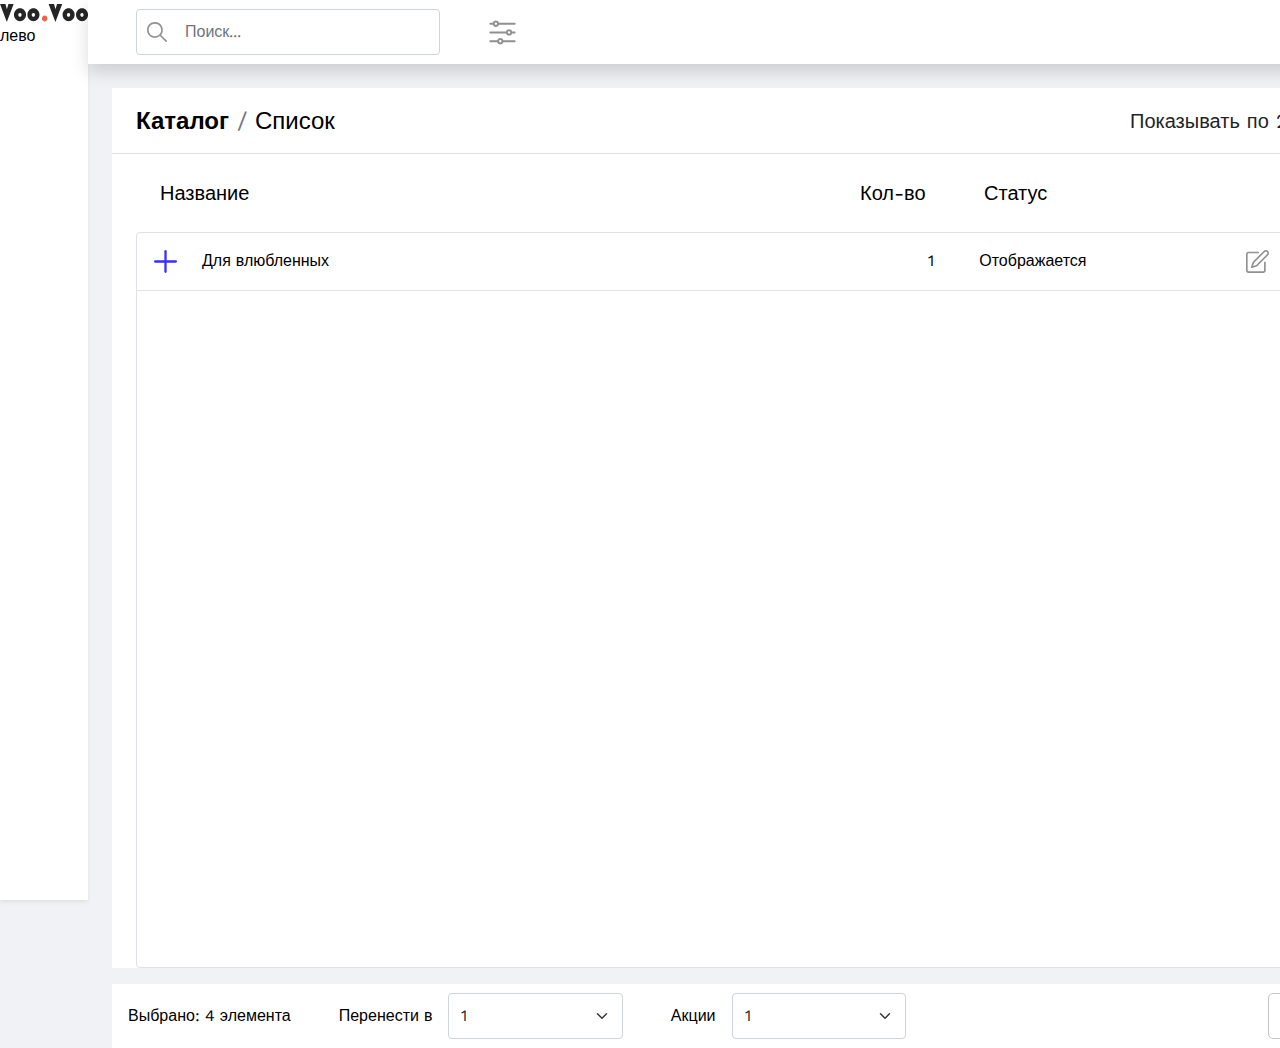
==== index.html @ 401c8391 "03.02.2021" ====
<!DOCTYPE html>
<html lang="ru" class="h-100">

<head>
    <meta charset="UTF-8">
    <meta http-equiv="X-UA-Compatible" content="IE=edge">
    <!-- <meta name="viewport" content="width=device-width, initial-scale=1.0"> -->
    <title>Admin</title>
    <link rel="stylesheet" href="css/bootstrap.css">
    <link rel="stylesheet" href="css/style.css">
</head>

<body class="position-relative h-100">

    <div class="d-flex h-100">
        <aside class="shadow-sm bg-white top-0 bottom-0 start-0 h-100 d-inline-block" style="width: 7rem;">
            <nav>
                <a href="index.html">
                    <svg width="88" height="18" viewBox="0 0 88 18" fill="none" xmlns="http://www.w3.org/2000/svg">
                    <g clip-path="url(#clip0)">
                    <path d="M13.6393 0L6.81967 18L0 0H5.44262L6.88525 5.34586L8.45902 0H13.6393Z" fill="#252525"/>
                    <path d="M20.0656 4.33081C21.705 4.33081 23.082 4.93983 24.2624 6.22555C25.4427 7.51126 26.0329 8.99998 26.0329 10.7594C26.0329 12.5864 25.4427 14.0752 24.2624 15.3609C23.082 16.6466 21.6394 17.2556 20.0001 17.2556C18.3607 17.2556 16.9181 16.6466 15.7378 15.3609C14.5574 14.0752 13.9673 12.5864 13.9673 10.7594C13.9673 8.93231 14.5574 7.37592 15.7378 6.15788C16.9181 4.93983 18.2952 4.33081 20.0656 4.33081ZM19.9345 8.93231C19.4755 8.93231 19.082 9.13532 18.7542 9.47367C18.4263 9.81201 18.2952 10.2857 18.2952 10.8271C18.2952 11.3684 18.4263 11.7744 18.7542 12.1804C19.082 12.5864 19.4755 12.7218 19.9345 12.7218C20.3935 12.7218 20.787 12.5188 21.1148 12.1804C21.4427 11.8421 21.5738 11.3684 21.5738 10.8271C21.5738 10.2857 21.4427 9.87968 21.1148 9.47367C20.787 9.06765 20.3935 8.93231 19.9345 8.93231Z" fill="#252525"/>
                    <path d="M33.5083 4.33081C35.1476 4.33081 36.5247 4.93983 37.705 6.22555C38.8853 7.51126 39.4755 8.99998 39.4755 10.7594C39.4755 12.5864 38.8853 14.0752 37.705 15.3609C36.5247 16.6466 35.082 17.2556 33.4427 17.2556C31.8034 17.2556 30.3607 16.6466 29.1804 15.3609C28.0001 14.0752 27.4099 12.5864 27.4099 10.7594C27.4099 8.93231 28.0001 7.37592 29.1804 6.15788C30.3607 4.93983 31.7378 4.33081 33.5083 4.33081ZM33.3771 8.93231C32.9181 8.93231 32.5247 9.13532 32.1968 9.47367C31.8689 9.81201 31.7378 10.2857 31.7378 10.8271C31.7378 11.3684 31.8689 11.7744 32.1968 12.1804C32.5247 12.5864 32.9181 12.7218 33.3771 12.7218C33.8361 12.7218 34.2296 12.5188 34.5575 12.1804C34.8853 11.8421 35.0165 11.3684 35.0165 10.8271C35.0165 10.2857 34.8853 9.87968 34.5575 9.47367C34.2296 9.06765 33.8361 8.93231 33.3771 8.93231Z" fill="#252525"/>
                    <path d="M44.6557 11.436C45.377 11.436 46.0328 11.7067 46.6229 12.3157C47.1475 12.9248 47.4098 13.6014 47.4098 14.4135C47.4098 15.2255 47.1475 15.9022 46.6229 16.5112C46.0983 17.1202 45.4426 17.3909 44.6557 17.3909C43.8688 17.3909 43.2131 17.1202 42.6885 16.5789C42.1639 16.0375 41.9016 15.2932 41.9016 14.4811C41.9016 13.6691 42.1639 12.9248 42.6885 12.3834C43.2787 11.7744 43.8688 11.436 44.6557 11.436Z" fill="#EC6446"/>
                    <path d="M62.2294 0L55.4098 18L48.5901 0H54.0327L55.4753 5.34586L57.0491 0H62.2294Z" fill="#252525"/>
                    <path d="M68.6557 4.33081C70.2951 4.33081 71.6721 4.93983 72.8525 6.22555C74.0328 7.51126 74.6229 8.99998 74.6229 10.7594C74.6229 12.5864 74.0328 14.0752 72.8525 15.3609C71.6721 16.6466 70.2295 17.2556 68.5902 17.2556C66.9508 17.2556 65.5082 16.6466 64.3279 15.3609C63.1475 14.0752 62.5574 12.5864 62.5574 10.7594C62.5574 8.93231 63.1475 7.37592 64.3279 6.15788C65.5082 4.93983 66.8852 4.33081 68.6557 4.33081ZM68.5246 8.93231C68.0656 8.93231 67.6721 9.13532 67.3443 9.47367C67.0164 9.81201 66.8852 10.2857 66.8852 10.8271C66.8852 11.3684 67.0164 11.7744 67.3443 12.1804C67.6721 12.5864 68.0656 12.7218 68.5246 12.7218C68.9836 12.7218 69.377 12.5188 69.7049 12.1804C70.0328 11.8421 70.1639 11.3684 70.1639 10.8271C70.1639 10.2857 70.0328 9.87968 69.7049 9.47367C69.377 9.06765 68.9836 8.93231 68.5246 8.93231Z" fill="#252525"/>
                    <path d="M82.0984 4.33081C83.7377 4.33081 85.1148 4.93983 86.2951 6.22555C87.4754 7.51126 88.0656 8.99998 88.0656 10.7594C88.0656 12.5864 87.4754 14.0752 86.2951 15.3609C85.1148 16.6466 83.6721 17.2556 82.0328 17.2556C80.3934 17.2556 78.9508 16.6466 77.7705 15.3609C76.5902 14.0752 76 12.5864 76 10.7594C76 8.93231 76.5902 7.37592 77.7705 6.15788C78.9508 4.93983 80.3279 4.33081 82.0984 4.33081ZM81.9672 8.93231C81.5082 8.93231 81.1148 9.13532 80.7869 9.47367C80.459 9.81201 80.3279 10.2857 80.3279 10.8271C80.3279 11.3684 80.459 11.7744 80.7869 12.1804C81.1148 12.5864 81.5082 12.7218 81.9672 12.7218C82.4262 12.7218 82.8197 12.5188 83.1475 12.1804C83.4754 11.8421 83.6066 11.3684 83.6066 10.8271C83.6066 10.2857 83.4754 9.87968 83.1475 9.47367C82.8197 9.06765 82.4262 8.93231 81.9672 8.93231Z" fill="#252525"/>
                    </g>
                    <defs>
                    <clipPath id="clip0">
                    <rect width="88" height="18" fill="white"/>
                    </clipPath>
                    </defs>
            </svg>
                </a>
                лево
            </nav>

        </aside>
        <div>
            <nav class="bg-white shadow top-0 start-0 end-0 w-100 d-inline-block ps-5 d-flex align-items-center" style="height: 4rem;">
                <div class="d-inline-block" style="width: 19rem;">
                    <input class="form-control ps-5 col-3 form-search" list="datalistOptions" id="exampleDataList" placeholder="Поиск...">
                    <datalist id="datalistOptions">
                    <option value="San Francisco">
                    <option value="New York">
                    <option value="Seattle">
                    <option value="Los Angeles">
                    <option value="Chicago">
                </datalist>
                </div>
                <button class="btn btn-link p-0 ms-5">
                <svg width="27" height="25" viewBox="0 0 27 25" fill="none" xmlns="http://www.w3.org/2000/svg">
            <path d="M25.5821 2.68817H9.9647C9.53533 1.41293 8.32913 0.491577 6.91095 0.491577C5.49276 0.491577 4.28656 1.41293 3.8572 2.68817H1.41943C0.853144 2.68817 0.394043 3.14727 0.394043 3.71356C0.394043 4.27985 0.853144 4.73895 1.41943 4.73895H3.85727C4.28663 6.01419 5.49283 6.93554 6.91102 6.93554C8.3292 6.93554 9.5354 6.01419 9.96477 4.73895H25.5822C26.1485 4.73895 26.6076 4.27985 26.6076 3.71356C26.6076 3.14727 26.1485 2.68817 25.5821 2.68817ZM6.91095 4.88476C6.26516 4.88476 5.73975 4.35935 5.73975 3.71356C5.73975 3.06777 6.26516 2.54236 6.91095 2.54236C7.55674 2.54236 8.08215 3.06777 8.08215 3.71356C8.08215 4.35935 7.55674 4.88476 6.91095 4.88476Z" fill="#909090"/>
            <path d="M25.5821 11.4747H23.1443C22.715 10.1994 21.5087 9.27808 20.0906 9.27808C18.6725 9.27808 17.4662 10.1994 17.0369 11.4747H1.41943C0.853144 11.4747 0.394043 11.9338 0.394043 12.5001C0.394043 13.0663 0.853144 13.5254 1.41943 13.5254H17.0369C17.4662 14.8007 18.6725 15.722 20.0906 15.722C21.5087 15.722 22.715 14.8007 23.1444 13.5254H25.5822C26.1485 13.5254 26.6076 13.0663 26.6076 12.5001C26.6076 11.9338 26.1485 11.4747 25.5821 11.4747ZM20.0906 13.6713C19.4448 13.6713 18.9194 13.1458 18.9194 12.5001C18.9194 11.8543 19.4448 11.3289 20.0906 11.3289C20.7364 11.3289 21.2618 11.8543 21.2618 12.5001C21.2618 13.1458 20.7364 13.6713 20.0906 13.6713Z" fill="#909090"/>
            <path d="M25.5821 20.261H14.3579C13.9286 18.9858 12.7224 18.0645 11.3042 18.0645C9.88602 18.0645 8.67982 18.9858 8.25045 20.261H1.41943C0.853144 20.261 0.394043 20.7201 0.394043 21.2864C0.394043 21.8527 0.853144 22.3118 1.41943 22.3118H8.25045C8.67982 23.5871 9.88602 24.5084 11.3042 24.5084C12.7224 24.5084 13.9286 23.5871 14.3579 22.3118H25.5822C26.1485 22.3118 26.6076 21.8527 26.6076 21.2864C26.6076 20.7201 26.1485 20.261 25.5821 20.261ZM11.3042 22.4577C10.6584 22.4577 10.133 21.9323 10.133 21.2865C10.133 20.6407 10.6584 20.1153 11.3042 20.1153C11.95 20.1153 12.4754 20.6406 12.4754 21.2864C12.4754 21.9322 11.95 22.4577 11.3042 22.4577Z" fill="#909090"/>
                </svg>
            </button>
            </nav>

            <div>
                <div class="d-flex">
                    <article class="bg-white mt-4 ms-4" style="width: 78rem; height: 55rem;">
                        <div class="d-flex align-items-center justify-content-between py-2 px-4 border-bottom">
                            <nav aria-label="breadcrumb">
                                <ol class="breadcrumb fw-bold mb-0">
                                    <li class="breadcrumb-item"><a href="#">Каталог</a></li>
                                    <li class="breadcrumb-item active fw-normal" aria-current="page">Список</li>
                                </ol>
                            </nav>

                            <select class="form-select border-0 fs-5 w-auto">
                                <option value="1" selected>Показывать по 20</option>
                                <option value="2">Показывать по 30</option>
                            </select>
                        </div>
                        <div>

                            <div class="d-flex fs-5 p-4">
                                <div class="col-7 ms-4">Название</div>
                                <div class="col-1">Кол-во</div>
                                <div class="col-2 ms-4">Статус</div>
                            </div>

                            <div class="rounded border m-4 mt-0 overflow-scroll" style="height: 46rem;">

                                <div>
                                    <div class="d-flex border-bottom p-3">
                                        <button class="btn btn-link btn-show p-1 me-4 col-1" type="button" data-bs-toggle="collapse" data-bs-target="#collapseExample" aria-expanded="false" aria-controls="collapseExample"></button>
                                        <div class="col-7">Для влюбленных</div>
                                        <div class="col-1 text-center">1</div>
                                        <div class="col-2">Отображается</div>
                                        <div class="ms-auto col-1 d-flex justify-content-end">
                                            <button class="btn btn-link btn-edit p-1"></button>
                                            <button class="btn btn-link btn-delete p-1 ms-4"></button>
                                        </div>
                                    </div>
                                    <div class="collapse" id="collapseExample">
                                        <div class="d-flex border-bottom p-3">
                                            <button class="btn btn-link btn-show p-1"></button>
                                            <div>Для влюбленных</div>
                                            <div>1</div>
                                            <div>Отображается</div>
                                            <button class="btn btn-link btn-edit p-1"></button>
                                            <button class="btn btn-link btn-delete p-1"></button>
                                        </div>
                                    </div>
                                </div>

                            </div>
                        </div>
                    </article>

                    <aside class="bg-white mt-4 ms-4 py-5 px-4 d-flex flex-column" style="width: 27rem; height: 55rem;">

                        <div class="mb-auto">
                            <div class="mb-3">
                                <input type="text" class="form-control" id="exampleFormControlInput1" placeholder="Название">
                            </div>

                            <select class="form-select mb-3">
                            <option value="1" selected>Главная категория</option>
                            <option value="2">Категория 2</option>
                            <option value="3">Категория 3</option>
                        </select>

                            <select class="form-select mb-3">
                            <option value="1" selected>Вкусные подарки Любовь</option>
                            <option value="2">Категория 2</option>
                            <option value="3">Категория 3</option>
                        </select>

                            <select class="form-select mb-3">
                            <option value="1" selected>Другое</option>
                            <option value="2">Другое 2</option>
                            <option value="3">Другое 3</option>
                        </select>

                            <div class="d-flex align-items-center mb-3">
                                <label for="" class="form-label w-50 mb-0">Акция</label>
                                <input type="text" class="form-control text-end w-50" value="2">
                            </div>

                            <div class="d-flex align-items-center mb-3">
                                <label for="" class="form-label w-50 mb-0">Порядковый номер</label>
                                <select class="form-select w-50">
                                    <option value="1" selected>1</option>
                                    <option value="2">2</option>
                                    <option value="3">3</option>
                                </select>
                            </div>

                            <div class="form-check form-switch mb-3 ps-0">
                                <label class="form-check-label" for="flexSwitchCheckDefault">Статус</label>
                                <input class="form-check-input m-0 float-none" type="checkbox" id="flexSwitchCheckDefault">
                            </div>

                            <div class="d-flex align-items-center justify-content-between">
                                <span>Дата изменения</span>
                                <span class="text-muted">24.02.21</span>
                            </div>
                        </div>

                        <div class="mt-auto">
                            <div class="d-flex">
                                <button class="btn btn-outline-primary me-auto px-5">Сохранить</button>
                                <button class="btn btn-outline-primary">Посмотреть</button>
                            </div>
                            <button class="btn btn-outline-primary w-100 mt-3">Расширенное редактирование</button>
                        </div>

                    </aside>
                </div>
                <footer class="bg-white mt-3 ms-4 w-100 d-flex align-items-center ps-3 pe-5" style="height: 4rem;">
                    <div>Выбрано: 4 элемента</div>

                    <div class="d-flex align-items-center ms-5">
                        <label for="" class="form-label mb-0 me-3 text-nowrap">Перенести в</label>
                        <select class="form-select" style="width: 10.9rem;">
                            <option value="1" selected>1</option>
                            <option value="2">2</option>
                            <option value="3">3</option>
                        </select>
                    </div>
                    <div class="d-flex align-items-center ms-5">
                        <label for="" class="form-label mb-0 me-3 text-nowrap">Акции</label>
                        <select class="form-select" style="width: 10.9rem;">
                            <option value="1" selected>1</option>
                            <option value="2">2</option>
                            <option value="3">3</option>
                        </select>
                    </div>

                    <nav aria-label="..." class="ms-auto">
                        <ul class="pagination mb-0">
                            <li class="page-item disabled">
                                <a class="page-link" href="#" tabindex="-1" aria-disabled="true">
                                    <svg class="me-3" width="9" height="14" viewBox="0 0 9 14" fill="none" xmlns="http://www.w3.org/2000/svg">
                                        <path d="M8.823 2.22601L3.72351 7.19851L8.823 12.171L7.25307 13.6985L0.572511 7.19851L7.25307 0.698509L8.823 2.22601Z" fill="#303030"/>
                                    </svg><span>Назад</span></a>
                            </li>
                            <li class="page-item active" aria-current="page">
                                <a class="page-link" href="#">1</a>
                            </li>
                            <li class="page-item"><a class="page-link" href="#">2</a></li>
                            <li class="page-item"><a class="page-link" href="#">3</a></li>
                            <li class="page-item"><a class="page-link" href="#">...</a></li>
                            <li class="page-item"><a class="page-link" href="#">785</a></li>
                            <li class="page-item">
                                <a class="page-link" href="#">
                                    <span>Далее</span><svg class="ms-3" width="10" height="14" viewBox="0 0 10 14" fill="none" xmlns="http://www.w3.org/2000/svg">
                                        <path d="M0.806152 2.14948L5.90564 7.12198L0.806153 12.0945L2.37608 13.622L9.05664 7.12198L2.37608 0.621979L0.806152 2.14948Z" fill="#392DFF"/>
                                    </svg>
                                </a>
                            </li>
                        </ul>
                    </nav>

                </footer>

            </div>
        </div>

    </div>


    <script src="js/bootstrap.js"></script>

</body>

</html>
---- css/style.css ----
select {
  background-color: #392DFF;
}

.form-search {
  background-image: url("../img/icons/search.svg");
  background-position: 10px center;
  background-repeat: no-repeat;
}

.btn-show,
.btn-edit,
.btn-delete,
.btn-img,
.btn-img-close {
  background-position: center;
  background-size: contain;
  background-repeat: no-repeat;
  width: 1.56rem;
  height: 1.56rem;
}

.btn-show {
  background-image: url("../img/icons/btn-show.svg");
}

.btn-show[aria-expanded='true'] {
  background-image: url("../img/icons/btn-hide.svg");
}

.btn-edit {
  background-image: url("../img/icons/btn-edit.svg");
}

.btn-delete {
  background-image: url("../img/icons/btn-delete.svg");
}

.btn-img {
  background-image: url("../img/icons/btn-img.svg");
}

.btn-img-close {
  background-image: url("../img/icons/btn-img-close.svg");
}

.border-dashed {
  border: 1px dashed #909090;
}

.form-check-input {
  z-index: 1;
}

.form-check-input:checked + .border,
.modal-content {
  box-shadow: 0px 0px 10px rgba(0, 0, 0, 0.2);
}

.photos-page .btn-img,
.photos-page .btn-img-close {
  right: 23px !important;
}

img {
  object-fit: cover;
  object-position: center;
}
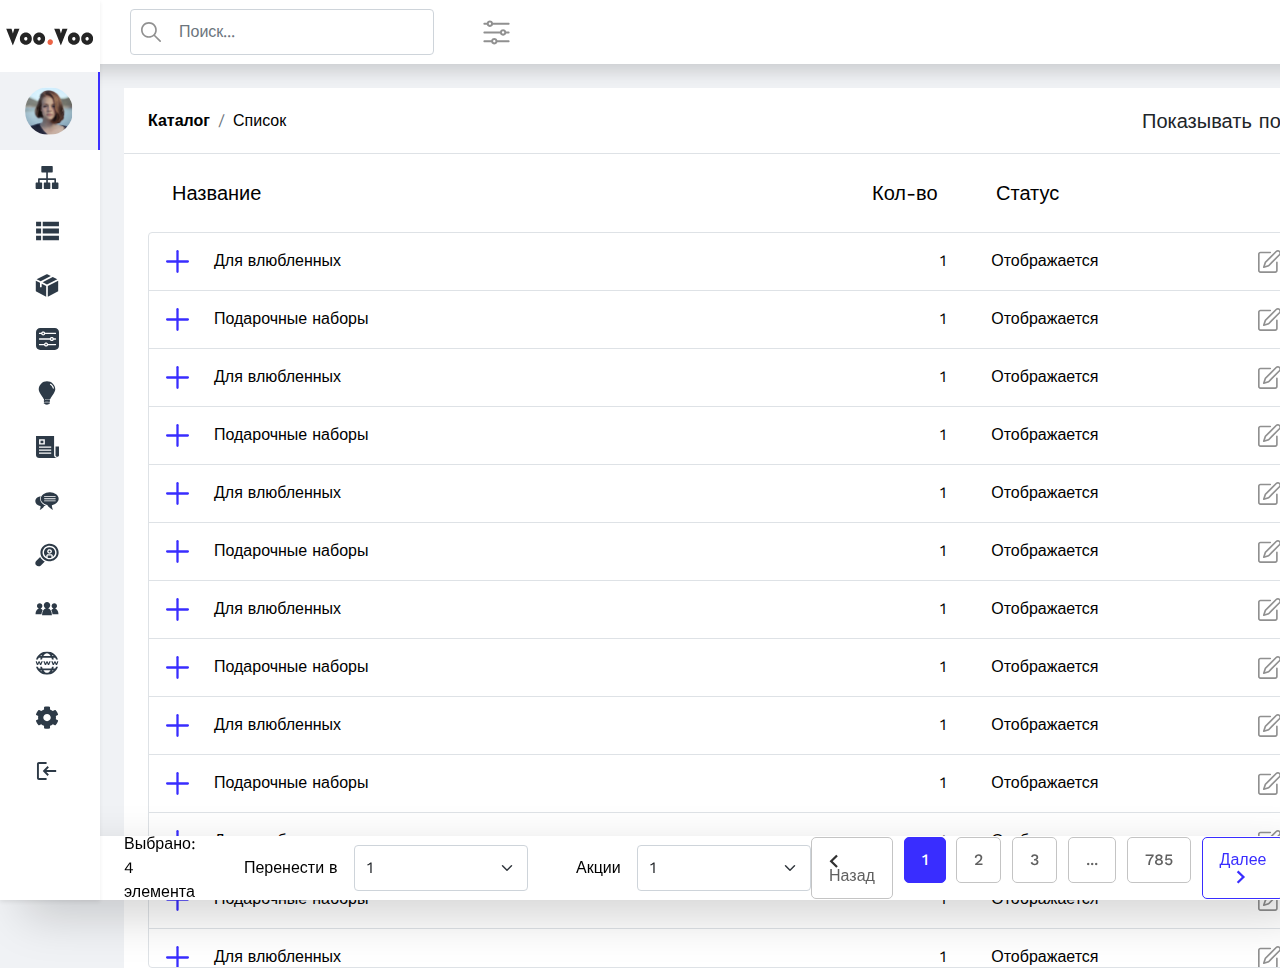
==== commit 7586ac0f: "05.03.2021" ====
--- a/index.html
+++ b/index.html
@@ -13,32 +13,145 @@
 <body class="position-relative h-100">
 
     <div class="d-flex h-100">
-        <aside class="shadow-sm bg-white top-0 bottom-0 start-0 h-100 d-inline-block" style="width: 7rem;">
-            <nav>
-                <a href="index.html">
-                    <svg width="88" height="18" viewBox="0 0 88 18" fill="none" xmlns="http://www.w3.org/2000/svg">
-                    <g clip-path="url(#clip0)">
-                    <path d="M13.6393 0L6.81967 18L0 0H5.44262L6.88525 5.34586L8.45902 0H13.6393Z" fill="#252525"/>
-                    <path d="M20.0656 4.33081C21.705 4.33081 23.082 4.93983 24.2624 6.22555C25.4427 7.51126 26.0329 8.99998 26.0329 10.7594C26.0329 12.5864 25.4427 14.0752 24.2624 15.3609C23.082 16.6466 21.6394 17.2556 20.0001 17.2556C18.3607 17.2556 16.9181 16.6466 15.7378 15.3609C14.5574 14.0752 13.9673 12.5864 13.9673 10.7594C13.9673 8.93231 14.5574 7.37592 15.7378 6.15788C16.9181 4.93983 18.2952 4.33081 20.0656 4.33081ZM19.9345 8.93231C19.4755 8.93231 19.082 9.13532 18.7542 9.47367C18.4263 9.81201 18.2952 10.2857 18.2952 10.8271C18.2952 11.3684 18.4263 11.7744 18.7542 12.1804C19.082 12.5864 19.4755 12.7218 19.9345 12.7218C20.3935 12.7218 20.787 12.5188 21.1148 12.1804C21.4427 11.8421 21.5738 11.3684 21.5738 10.8271C21.5738 10.2857 21.4427 9.87968 21.1148 9.47367C20.787 9.06765 20.3935 8.93231 19.9345 8.93231Z" fill="#252525"/>
-                    <path d="M33.5083 4.33081C35.1476 4.33081 36.5247 4.93983 37.705 6.22555C38.8853 7.51126 39.4755 8.99998 39.4755 10.7594C39.4755 12.5864 38.8853 14.0752 37.705 15.3609C36.5247 16.6466 35.082 17.2556 33.4427 17.2556C31.8034 17.2556 30.3607 16.6466 29.1804 15.3609C28.0001 14.0752 27.4099 12.5864 27.4099 10.7594C27.4099 8.93231 28.0001 7.37592 29.1804 6.15788C30.3607 4.93983 31.7378 4.33081 33.5083 4.33081ZM33.3771 8.93231C32.9181 8.93231 32.5247 9.13532 32.1968 9.47367C31.8689 9.81201 31.7378 10.2857 31.7378 10.8271C31.7378 11.3684 31.8689 11.7744 32.1968 12.1804C32.5247 12.5864 32.9181 12.7218 33.3771 12.7218C33.8361 12.7218 34.2296 12.5188 34.5575 12.1804C34.8853 11.8421 35.0165 11.3684 35.0165 10.8271C35.0165 10.2857 34.8853 9.87968 34.5575 9.47367C34.2296 9.06765 33.8361 8.93231 33.3771 8.93231Z" fill="#252525"/>
-                    <path d="M44.6557 11.436C45.377 11.436 46.0328 11.7067 46.6229 12.3157C47.1475 12.9248 47.4098 13.6014 47.4098 14.4135C47.4098 15.2255 47.1475 15.9022 46.6229 16.5112C46.0983 17.1202 45.4426 17.3909 44.6557 17.3909C43.8688 17.3909 43.2131 17.1202 42.6885 16.5789C42.1639 16.0375 41.9016 15.2932 41.9016 14.4811C41.9016 13.6691 42.1639 12.9248 42.6885 12.3834C43.2787 11.7744 43.8688 11.436 44.6557 11.436Z" fill="#EC6446"/>
-                    <path d="M62.2294 0L55.4098 18L48.5901 0H54.0327L55.4753 5.34586L57.0491 0H62.2294Z" fill="#252525"/>
-                    <path d="M68.6557 4.33081C70.2951 4.33081 71.6721 4.93983 72.8525 6.22555C74.0328 7.51126 74.6229 8.99998 74.6229 10.7594C74.6229 12.5864 74.0328 14.0752 72.8525 15.3609C71.6721 16.6466 70.2295 17.2556 68.5902 17.2556C66.9508 17.2556 65.5082 16.6466 64.3279 15.3609C63.1475 14.0752 62.5574 12.5864 62.5574 10.7594C62.5574 8.93231 63.1475 7.37592 64.3279 6.15788C65.5082 4.93983 66.8852 4.33081 68.6557 4.33081ZM68.5246 8.93231C68.0656 8.93231 67.6721 9.13532 67.3443 9.47367C67.0164 9.81201 66.8852 10.2857 66.8852 10.8271C66.8852 11.3684 67.0164 11.7744 67.3443 12.1804C67.6721 12.5864 68.0656 12.7218 68.5246 12.7218C68.9836 12.7218 69.377 12.5188 69.7049 12.1804C70.0328 11.8421 70.1639 11.3684 70.1639 10.8271C70.1639 10.2857 70.0328 9.87968 69.7049 9.47367C69.377 9.06765 68.9836 8.93231 68.5246 8.93231Z" fill="#252525"/>
-                    <path d="M82.0984 4.33081C83.7377 4.33081 85.1148 4.93983 86.2951 6.22555C87.4754 7.51126 88.0656 8.99998 88.0656 10.7594C88.0656 12.5864 87.4754 14.0752 86.2951 15.3609C85.1148 16.6466 83.6721 17.2556 82.0328 17.2556C80.3934 17.2556 78.9508 16.6466 77.7705 15.3609C76.5902 14.0752 76 12.5864 76 10.7594C76 8.93231 76.5902 7.37592 77.7705 6.15788C78.9508 4.93983 80.3279 4.33081 82.0984 4.33081ZM81.9672 8.93231C81.5082 8.93231 81.1148 9.13532 80.7869 9.47367C80.459 9.81201 80.3279 10.2857 80.3279 10.8271C80.3279 11.3684 80.459 11.7744 80.7869 12.1804C81.1148 12.5864 81.5082 12.7218 81.9672 12.7218C82.4262 12.7218 82.8197 12.5188 83.1475 12.1804C83.4754 11.8421 83.6066 11.3684 83.6066 10.8271C83.6066 10.2857 83.4754 9.87968 83.1475 9.47367C82.8197 9.06765 82.4262 8.93231 81.9672 8.93231Z" fill="#252525"/>
-                    </g>
-                    <defs>
-                    <clipPath id="clip0">
-                    <rect width="88" height="18" fill="white"/>
-                    </clipPath>
-                    </defs>
-            </svg>
-                </a>
-                лево
+        <!-- нижний блок -->
+        <footer class="bg-white shadow-lg position-fixed bottom-0 mt-3 ms-4 w-100 d-flex align-items-center ps- pe-5" style="height: 4rem; padding-left: 100px;">
+            <div>Выбрано: 4 элемента</div>
+
+            <div class="d-flex align-items-center ms-5">
+                <label for="" class="form-label mb-0 me-3 text-nowrap">Перенести в</label>
+                <select class="form-select" style="width: 10.9rem;">
+            <option value="1" selected>1</option>
+            <option value="2">2</option>
+            <option value="3">3</option>
+        </select>
+            </div>
+            <div class="d-flex align-items-center ms-5">
+                <label for="" class="form-label mb-0 me-3 text-nowrap">Акции</label>
+                <select class="form-select" style="width: 10.9rem;">
+            <option value="1" selected>1</option>
+            <option value="2">2</option>
+            <option value="3">3</option>
+        </select>
+            </div>
+
+            <nav aria-label="..." class="ms-auto">
+                <ul class="pagination mb-0">
+                    <li class="page-item disabled">
+                        <a class="page-link" href="#" tabindex="-1" aria-disabled="true">
+                            <svg class="me-3" width="9" height="14" viewBox="0 0 9 14" fill="none" xmlns="http://www.w3.org/2000/svg">
+                        <path d="M8.823 2.22601L3.72351 7.19851L8.823 12.171L7.25307 13.6985L0.572511 7.19851L7.25307 0.698509L8.823 2.22601Z" fill="#303030"/>
+                    </svg><span>Назад</span></a>
+                    </li>
+                    <li class="page-item active" aria-current="page">
+                        <a class="page-link" href="#">1</a>
+                    </li>
+                    <li class="page-item"><a class="page-link" href="#">2</a></li>
+                    <li class="page-item"><a class="page-link" href="#">3</a></li>
+                    <li class="page-item"><a class="page-link" href="#">...</a></li>
+                    <li class="page-item"><a class="page-link" href="#">785</a></li>
+                    <li class="page-item">
+                        <a class="page-link" href="#">
+                            <span>Далее</span><svg class="ms-3" width="10" height="14" viewBox="0 0 10 14" fill="none" xmlns="http://www.w3.org/2000/svg">
+                        <path d="M0.806152 2.14948L5.90564 7.12198L0.806153 12.0945L2.37608 13.622L9.05664 7.12198L2.37608 0.621979L0.806152 2.14948Z" fill="#392DFF"/>
+                    </svg>
+                        </a>
+                    </li>
+                </ul>
             </nav>
 
-        </aside>
+        </footer>
+        <nav class="navigation position-fixed shadow-sm d-lex fle-column align-items-stretch bg-white top-0 bottom-0 start-0 h-100 d-inline-block overflow-auto-hidden">
+            <a href="index.html" class="my-4 d-block text-center">
+                <img src="img/images/logo.svg" width="88" height="18" alt="Voo Voo Логотип">
+            </a>
+
+
+            <div class="nav-item mx-auto">
+                <div class="nav-link active text-center px-0">
+                    <img class="rounded-circle user mx-auto" src="img/images/user.jpg" alt="Пользователь">
+                </div>
+            </div>
+
+            <div class="">
+                <div class="nav-item">
+                    <a class="nav-link" href="#">
+                        <img class="nav-icon" src="img/icons/icon1.svg">
+                        <span>Структура сайта</span>
+                    </a>
+                </div>
+                <div class="nav-item">
+                    <a class="nav-link" href="#">
+                        <img class="nav-icon" src="img/icons/icon2.svg">
+                        <span>Каталог</span>
+                    </a>
+                </div>
+                <div class="nav-item">
+                    <a class="nav-link" href="#">
+                        <img class="nav-icon" src="img/icons/icon3.svg">
+                        <span>Товары</span>
+                    </a>
+                </div>
+                <div class="nav-item">
+                    <a class="nav-link" href="#">
+                        <img class="nav-icon" src="img/icons/icon4.svg">
+                        <span>Фильтрация</span>
+                    </a>
+                </div>
+                <div class="nav-item">
+                    <a class="nav-link" href="#">
+                        <img class="nav-icon" src="img/icons/icon5.svg">
+                        <span>Квиз</span>
+                    </a>
+                </div>
+                <div class="nav-item">
+                    <a class="nav-link" href="#">
+                        <img class="nav-icon" src="img/icons/icon6.svg">
+                        <span>Новости</span>
+                    </a>
+                </div>
+                <div class="nav-item">
+                    <a class="nav-link" href="#">
+                        <img class="nav-icon" src="img/icons/icon7.svg">
+                        <span>Отзывы</span>
+                    </a>
+                </div>
+                <div class="nav-item">
+                    <a class="nav-link" href="#">
+                        <img class="nav-icon" src="img/icons/icon8.svg">
+                        <span>Вакансии</span>
+                    </a>
+                </div>
+                <div class="nav-item">
+                    <a class="nav-link" href="#">
+                        <img class="nav-icon" src="img/icons/icon9.svg">
+                        <span>Сотрудники</span>
+                    </a>
+                </div>
+                <div class="nav-item">
+                    <a class="nav-link" href="#">
+                        <img class="nav-icon" src="img/icons/icon10.svg">
+                        <span>Домен и хостинг</span>
+                    </a>
+                </div>
+                <div class="nav-item">
+                    <a class="nav-link" href="#">
+                        <img class="nav-icon" src="img/icons/icon11.svg">
+                        <span>Настройки</span>
+                    </a>
+                </div>
+                <div class="nav-item">
+                    <a class="nav-link" href="#">
+                        <img class="nav-icon" src="img/icons/icon12.svg">
+                        <span>Выйти</span>
+                    </a>
+                </div>
+            </div>
+
+        </nav>
+
         <div>
-            <nav class="bg-white shadow top-0 start-0 end-0 w-100 d-inline-block ps-5 d-flex align-items-center" style="height: 4rem;">
+            <!-- верхний блок -->
+            <nav class="bg-white shadow top-0 start-0 end-0 w-100 d-inline-block ps- d-flex align-items-center" style="height: 4rem; padding-left: 130px;">
                 <div class="d-inline-block" style="width: 19rem;">
                     <input class="form-control ps-5 col-3 form-search" list="datalistOptions" id="exampleDataList" placeholder="Поиск...">
                     <datalist id="datalistOptions">
@@ -58,9 +171,10 @@
             </button>
             </nav>
 
+            <!-- главное -->
             <div>
-                <div class="d-flex">
-                    <article class="bg-white mt-4 ms-4" style="width: 78rem; height: 55rem;">
+                <div class="d-flex mb-5" style="margin-left: 100px;">
+                    <article class="bg-white mt-4 ms-4 col-8" style="width: 78rem; height: 55rem;">
                         <div class="d-flex align-items-center justify-content-between py-2 px-4 border-bottom">
                             <nav aria-label="breadcrumb">
                                 <ol class="breadcrumb fw-bold mb-0">
@@ -82,31 +196,316 @@
                                 <div class="col-2 ms-4">Статус</div>
                             </div>
 
-                            <div class="rounded border m-4 mt-0 overflow-scroll" style="height: 46rem;">
-
-                                <div>
-                                    <div class="d-flex border-bottom p-3">
-                                        <button class="btn btn-link btn-show p-1 me-4 col-1" type="button" data-bs-toggle="collapse" data-bs-target="#collapseExample" aria-expanded="false" aria-controls="collapseExample"></button>
-                                        <div class="col-7">Для влюбленных</div>
-                                        <div class="col-1 text-center">1</div>
-                                        <div class="col-2">Отображается</div>
-                                        <div class="ms-auto col-1 d-flex justify-content-end">
-                                            <button class="btn btn-link btn-edit p-1"></button>
-                                            <button class="btn btn-link btn-delete p-1 ms-4"></button>
-                                        </div>
-                                    </div>
-                                    <div class="collapse" id="collapseExample">
-                                        <div class="d-flex border-bottom p-3">
-                                            <button class="btn btn-link btn-show p-1"></button>
-                                            <div>Для влюбленных</div>
-                                            <div>1</div>
-                                            <div>Отображается</div>
-                                            <button class="btn btn-link btn-edit p-1"></button>
-                                            <button class="btn btn-link btn-delete p-1"></button>
-                                        </div>
-                                    </div>
-                                </div>
-
+                            <div class="rounded border m-4 mt-0 overflow-auto" style="height: 46rem;">
+
+                                <div>
+                                    <div class="d-flex border-bottom p-3">
+                                        <button class="btn btn-link btn-show p-1 me-4 col-1" type="button" data-bs-toggle="collapse" data-bs-target="#catalog1" aria-expanded="false" aria-controls="catalog1"></button>
+                                        <div class="col-7">Для влюбленных</div>
+                                        <div class="col-1 text-center">1</div>
+                                        <div class="col-2">Отображается</div>
+                                        <div class="ms-auto col-1 d-flex justify-content-end">
+                                            <button class="btn btn-link btn-edit p-1"></button>
+                                            <button class="btn btn-link btn-delete p-1 ms-4"></button>
+                                        </div>
+                                    </div>
+                                    <div class="collapse" id="catalog1">
+                                        <div class="d-flex border-bottom p-3">
+                                            <button class="btn btn-link btn-show p-1"></button>
+                                            <div>Для влюбленных</div>
+                                            <div>1</div>
+                                            <div>Отображается</div>
+                                            <button class="btn btn-link btn-edit p-1"></button>
+                                            <button class="btn btn-link btn-delete p-1"></button>
+                                        </div>
+                                    </div>
+                                </div>
+                                <div>
+                                    <div class="d-flex border-bottom p-3">
+                                        <button class="btn btn-link btn-show p-1 me-4 col-1" type="button" data-bs-toggle="collapse" data-bs-target="#collapseExample" aria-expanded="false" aria-controls="collapseExample"></button>
+                                        <div class="col-7">Подарочные наборы</div>
+                                        <div class="col-1 text-center">1</div>
+                                        <div class="col-2">Отображается</div>
+                                        <div class="ms-auto col-1 d-flex justify-content-end">
+                                            <button class="btn btn-link btn-edit p-1"></button>
+                                            <button class="btn btn-link btn-delete p-1 ms-4"></button>
+                                        </div>
+                                    </div>
+                                    <div class="collapse" id="collapseExample">
+                                        <div class="d-flex border-bottom p-3">
+                                            <button class="btn btn-link btn-show p-1"></button>
+                                            <div>Подарочные наборы</div>
+                                            <div>1</div>
+                                            <div>Отображается</div>
+                                            <button class="btn btn-link btn-edit p-1"></button>
+                                            <button class="btn btn-link btn-delete p-1"></button>
+                                        </div>
+                                    </div>
+                                </div>
+                                <div>
+                                    <div class="d-flex border-bottom p-3">
+                                        <button class="btn btn-link btn-show p-1 me-4 col-1" type="button" data-bs-toggle="collapse" data-bs-target="#catalog1" aria-expanded="false" aria-controls="catalog1"></button>
+                                        <div class="col-7">Для влюбленных</div>
+                                        <div class="col-1 text-center">1</div>
+                                        <div class="col-2">Отображается</div>
+                                        <div class="ms-auto col-1 d-flex justify-content-end">
+                                            <button class="btn btn-link btn-edit p-1"></button>
+                                            <button class="btn btn-link btn-delete p-1 ms-4"></button>
+                                        </div>
+                                    </div>
+                                    <div class="collapse" id="catalog1">
+                                        <div class="d-flex border-bottom p-3">
+                                            <button class="btn btn-link btn-show p-1"></button>
+                                            <div>Для влюбленных</div>
+                                            <div>1</div>
+                                            <div>Отображается</div>
+                                            <button class="btn btn-link btn-edit p-1"></button>
+                                            <button class="btn btn-link btn-delete p-1"></button>
+                                        </div>
+                                    </div>
+                                </div>
+                                <div>
+                                    <div class="d-flex border-bottom p-3">
+                                        <button class="btn btn-link btn-show p-1 me-4 col-1" type="button" data-bs-toggle="collapse" data-bs-target="#collapseExample" aria-expanded="false" aria-controls="collapseExample"></button>
+                                        <div class="col-7">Подарочные наборы</div>
+                                        <div class="col-1 text-center">1</div>
+                                        <div class="col-2">Отображается</div>
+                                        <div class="ms-auto col-1 d-flex justify-content-end">
+                                            <button class="btn btn-link btn-edit p-1"></button>
+                                            <button class="btn btn-link btn-delete p-1 ms-4"></button>
+                                        </div>
+                                    </div>
+                                    <div class="collapse" id="collapseExample">
+                                        <div class="d-flex border-bottom p-3">
+                                            <button class="btn btn-link btn-show p-1"></button>
+                                            <div>Подарочные наборы</div>
+                                            <div>1</div>
+                                            <div>Отображается</div>
+                                            <button class="btn btn-link btn-edit p-1"></button>
+                                            <button class="btn btn-link btn-delete p-1"></button>
+                                        </div>
+                                    </div>
+                                </div>
+                                <div>
+                                    <div class="d-flex border-bottom p-3">
+                                        <button class="btn btn-link btn-show p-1 me-4 col-1" type="button" data-bs-toggle="collapse" data-bs-target="#catalog1" aria-expanded="false" aria-controls="catalog1"></button>
+                                        <div class="col-7">Для влюбленных</div>
+                                        <div class="col-1 text-center">1</div>
+                                        <div class="col-2">Отображается</div>
+                                        <div class="ms-auto col-1 d-flex justify-content-end">
+                                            <button class="btn btn-link btn-edit p-1"></button>
+                                            <button class="btn btn-link btn-delete p-1 ms-4"></button>
+                                        </div>
+                                    </div>
+                                    <div class="collapse" id="catalog1">
+                                        <div class="d-flex border-bottom p-3">
+                                            <button class="btn btn-link btn-show p-1"></button>
+                                            <div>Для влюбленных</div>
+                                            <div>1</div>
+                                            <div>Отображается</div>
+                                            <button class="btn btn-link btn-edit p-1"></button>
+                                            <button class="btn btn-link btn-delete p-1"></button>
+                                        </div>
+                                    </div>
+                                </div>
+                                <div>
+                                    <div class="d-flex border-bottom p-3">
+                                        <button class="btn btn-link btn-show p-1 me-4 col-1" type="button" data-bs-toggle="collapse" data-bs-target="#collapseExample" aria-expanded="false" aria-controls="collapseExample"></button>
+                                        <div class="col-7">Подарочные наборы</div>
+                                        <div class="col-1 text-center">1</div>
+                                        <div class="col-2">Отображается</div>
+                                        <div class="ms-auto col-1 d-flex justify-content-end">
+                                            <button class="btn btn-link btn-edit p-1"></button>
+                                            <button class="btn btn-link btn-delete p-1 ms-4"></button>
+                                        </div>
+                                    </div>
+                                    <div class="collapse" id="collapseExample">
+                                        <div class="d-flex border-bottom p-3">
+                                            <button class="btn btn-link btn-show p-1"></button>
+                                            <div>Подарочные наборы</div>
+                                            <div>1</div>
+                                            <div>Отображается</div>
+                                            <button class="btn btn-link btn-edit p-1"></button>
+                                            <button class="btn btn-link btn-delete p-1"></button>
+                                        </div>
+                                    </div>
+                                </div>
+                                <div>
+                                    <div class="d-flex border-bottom p-3">
+                                        <button class="btn btn-link btn-show p-1 me-4 col-1" type="button" data-bs-toggle="collapse" data-bs-target="#catalog1" aria-expanded="false" aria-controls="catalog1"></button>
+                                        <div class="col-7">Для влюбленных</div>
+                                        <div class="col-1 text-center">1</div>
+                                        <div class="col-2">Отображается</div>
+                                        <div class="ms-auto col-1 d-flex justify-content-end">
+                                            <button class="btn btn-link btn-edit p-1"></button>
+                                            <button class="btn btn-link btn-delete p-1 ms-4"></button>
+                                        </div>
+                                    </div>
+                                    <div class="collapse" id="catalog1">
+                                        <div class="d-flex border-bottom p-3">
+                                            <button class="btn btn-link btn-show p-1"></button>
+                                            <div>Для влюбленных</div>
+                                            <div>1</div>
+                                            <div>Отображается</div>
+                                            <button class="btn btn-link btn-edit p-1"></button>
+                                            <button class="btn btn-link btn-delete p-1"></button>
+                                        </div>
+                                    </div>
+                                </div>
+                                <div>
+                                    <div class="d-flex border-bottom p-3">
+                                        <button class="btn btn-link btn-show p-1 me-4 col-1" type="button" data-bs-toggle="collapse" data-bs-target="#collapseExample" aria-expanded="false" aria-controls="collapseExample"></button>
+                                        <div class="col-7">Подарочные наборы</div>
+                                        <div class="col-1 text-center">1</div>
+                                        <div class="col-2">Отображается</div>
+                                        <div class="ms-auto col-1 d-flex justify-content-end">
+                                            <button class="btn btn-link btn-edit p-1"></button>
+                                            <button class="btn btn-link btn-delete p-1 ms-4"></button>
+                                        </div>
+                                    </div>
+                                    <div class="collapse" id="collapseExample">
+                                        <div class="d-flex border-bottom p-3">
+                                            <button class="btn btn-link btn-show p-1"></button>
+                                            <div>Подарочные наборы</div>
+                                            <div>1</div>
+                                            <div>Отображается</div>
+                                            <button class="btn btn-link btn-edit p-1"></button>
+                                            <button class="btn btn-link btn-delete p-1"></button>
+                                        </div>
+                                    </div>
+                                </div>
+                                <div>
+                                    <div class="d-flex border-bottom p-3">
+                                        <button class="btn btn-link btn-show p-1 me-4 col-1" type="button" data-bs-toggle="collapse" data-bs-target="#catalog1" aria-expanded="false" aria-controls="catalog1"></button>
+                                        <div class="col-7">Для влюбленных</div>
+                                        <div class="col-1 text-center">1</div>
+                                        <div class="col-2">Отображается</div>
+                                        <div class="ms-auto col-1 d-flex justify-content-end">
+                                            <button class="btn btn-link btn-edit p-1"></button>
+                                            <button class="btn btn-link btn-delete p-1 ms-4"></button>
+                                        </div>
+                                    </div>
+                                    <div class="collapse" id="catalog1">
+                                        <div class="d-flex border-bottom p-3">
+                                            <button class="btn btn-link btn-show p-1"></button>
+                                            <div>Для влюбленных</div>
+                                            <div>1</div>
+                                            <div>Отображается</div>
+                                            <button class="btn btn-link btn-edit p-1"></button>
+                                            <button class="btn btn-link btn-delete p-1"></button>
+                                        </div>
+                                    </div>
+                                </div>
+                                <div>
+                                    <div class="d-flex border-bottom p-3">
+                                        <button class="btn btn-link btn-show p-1 me-4 col-1" type="button" data-bs-toggle="collapse" data-bs-target="#collapseExample" aria-expanded="false" aria-controls="collapseExample"></button>
+                                        <div class="col-7">Подарочные наборы</div>
+                                        <div class="col-1 text-center">1</div>
+                                        <div class="col-2">Отображается</div>
+                                        <div class="ms-auto col-1 d-flex justify-content-end">
+                                            <button class="btn btn-link btn-edit p-1"></button>
+                                            <button class="btn btn-link btn-delete p-1 ms-4"></button>
+                                        </div>
+                                    </div>
+                                    <div class="collapse" id="collapseExample">
+                                        <div class="d-flex border-bottom p-3">
+                                            <button class="btn btn-link btn-show p-1"></button>
+                                            <div>Подарочные наборы</div>
+                                            <div>1</div>
+                                            <div>Отображается</div>
+                                            <button class="btn btn-link btn-edit p-1"></button>
+                                            <button class="btn btn-link btn-delete p-1"></button>
+                                        </div>
+                                    </div>
+                                </div>
+                                <div>
+                                    <div class="d-flex border-bottom p-3">
+                                        <button class="btn btn-link btn-show p-1 me-4 col-1" type="button" data-bs-toggle="collapse" data-bs-target="#catalog1" aria-expanded="false" aria-controls="catalog1"></button>
+                                        <div class="col-7">Для влюбленных</div>
+                                        <div class="col-1 text-center">1</div>
+                                        <div class="col-2">Отображается</div>
+                                        <div class="ms-auto col-1 d-flex justify-content-end">
+                                            <button class="btn btn-link btn-edit p-1"></button>
+                                            <button class="btn btn-link btn-delete p-1 ms-4"></button>
+                                        </div>
+                                    </div>
+                                    <div class="collapse" id="catalog1">
+                                        <div class="d-flex border-bottom p-3">
+                                            <button class="btn btn-link btn-show p-1"></button>
+                                            <div>Для влюбленных</div>
+                                            <div>1</div>
+                                            <div>Отображается</div>
+                                            <button class="btn btn-link btn-edit p-1"></button>
+                                            <button class="btn btn-link btn-delete p-1"></button>
+                                        </div>
+                                    </div>
+                                </div>
+                                <div>
+                                    <div class="d-flex border-bottom p-3">
+                                        <button class="btn btn-link btn-show p-1 me-4 col-1" type="button" data-bs-toggle="collapse" data-bs-target="#collapseExample" aria-expanded="false" aria-controls="collapseExample"></button>
+                                        <div class="col-7">Подарочные наборы</div>
+                                        <div class="col-1 text-center">1</div>
+                                        <div class="col-2">Отображается</div>
+                                        <div class="ms-auto col-1 d-flex justify-content-end">
+                                            <button class="btn btn-link btn-edit p-1"></button>
+                                            <button class="btn btn-link btn-delete p-1 ms-4"></button>
+                                        </div>
+                                    </div>
+                                    <div class="collapse" id="collapseExample">
+                                        <div class="d-flex border-bottom p-3">
+                                            <button class="btn btn-link btn-show p-1"></button>
+                                            <div>Подарочные наборы</div>
+                                            <div>1</div>
+                                            <div>Отображается</div>
+                                            <button class="btn btn-link btn-edit p-1"></button>
+                                            <button class="btn btn-link btn-delete p-1"></button>
+                                        </div>
+                                    </div>
+                                </div>
+                                <div>
+                                    <div class="d-flex border-bottom p-3">
+                                        <button class="btn btn-link btn-show p-1 me-4 col-1" type="button" data-bs-toggle="collapse" data-bs-target="#catalog1" aria-expanded="false" aria-controls="catalog1"></button>
+                                        <div class="col-7">Для влюбленных</div>
+                                        <div class="col-1 text-center">1</div>
+                                        <div class="col-2">Отображается</div>
+                                        <div class="ms-auto col-1 d-flex justify-content-end">
+                                            <button class="btn btn-link btn-edit p-1"></button>
+                                            <button class="btn btn-link btn-delete p-1 ms-4"></button>
+                                        </div>
+                                    </div>
+                                    <div class="collapse" id="catalog1">
+                                        <div class="d-flex border-bottom p-3">
+                                            <button class="btn btn-link btn-show p-1"></button>
+                                            <div>Для влюбленных</div>
+                                            <div>1</div>
+                                            <div>Отображается</div>
+                                            <button class="btn btn-link btn-edit p-1"></button>
+                                            <button class="btn btn-link btn-delete p-1"></button>
+                                        </div>
+                                    </div>
+                                </div>
+                                <div>
+                                    <div class="d-flex border-bottom p-3">
+                                        <button class="btn btn-link btn-show p-1 me-4 col-1" type="button" data-bs-toggle="collapse" data-bs-target="#collapseExample" aria-expanded="false" aria-controls="collapseExample"></button>
+                                        <div class="col-7">Подарочные наборы</div>
+                                        <div class="col-1 text-center">1</div>
+                                        <div class="col-2">Отображается</div>
+                                        <div class="ms-auto col-1 d-flex justify-content-end">
+                                            <button class="btn btn-link btn-edit p-1"></button>
+                                            <button class="btn btn-link btn-delete p-1 ms-4"></button>
+                                        </div>
+                                    </div>
+                                    <div class="collapse" id="collapseExample">
+                                        <div class="d-flex border-bottom p-3">
+                                            <button class="btn btn-link btn-show p-1"></button>
+                                            <div>Подарочные наборы</div>
+                                            <div>1</div>
+                                            <div>Отображается</div>
+                                            <button class="btn btn-link btn-edit p-1"></button>
+                                            <button class="btn btn-link btn-delete p-1"></button>
+                                        </div>
+                                    </div>
+                                </div>
                             </div>
                         </div>
                     </article>
@@ -171,52 +570,7 @@
 
                     </aside>
                 </div>
-                <footer class="bg-white mt-3 ms-4 w-100 d-flex align-items-center ps-3 pe-5" style="height: 4rem;">
-                    <div>Выбрано: 4 элемента</div>
-
-                    <div class="d-flex align-items-center ms-5">
-                        <label for="" class="form-label mb-0 me-3 text-nowrap">Перенести в</label>
-                        <select class="form-select" style="width: 10.9rem;">
-                            <option value="1" selected>1</option>
-                            <option value="2">2</option>
-                            <option value="3">3</option>
-                        </select>
-                    </div>
-                    <div class="d-flex align-items-center ms-5">
-                        <label for="" class="form-label mb-0 me-3 text-nowrap">Акции</label>
-                        <select class="form-select" style="width: 10.9rem;">
-                            <option value="1" selected>1</option>
-                            <option value="2">2</option>
-                            <option value="3">3</option>
-                        </select>
-                    </div>
-
-                    <nav aria-label="..." class="ms-auto">
-                        <ul class="pagination mb-0">
-                            <li class="page-item disabled">
-                                <a class="page-link" href="#" tabindex="-1" aria-disabled="true">
-                                    <svg class="me-3" width="9" height="14" viewBox="0 0 9 14" fill="none" xmlns="http://www.w3.org/2000/svg">
-                                        <path d="M8.823 2.22601L3.72351 7.19851L8.823 12.171L7.25307 13.6985L0.572511 7.19851L7.25307 0.698509L8.823 2.22601Z" fill="#303030"/>
-                                    </svg><span>Назад</span></a>
-                            </li>
-                            <li class="page-item active" aria-current="page">
-                                <a class="page-link" href="#">1</a>
-                            </li>
-                            <li class="page-item"><a class="page-link" href="#">2</a></li>
-                            <li class="page-item"><a class="page-link" href="#">3</a></li>
-                            <li class="page-item"><a class="page-link" href="#">...</a></li>
-                            <li class="page-item"><a class="page-link" href="#">785</a></li>
-                            <li class="page-item">
-                                <a class="page-link" href="#">
-                                    <span>Далее</span><svg class="ms-3" width="10" height="14" viewBox="0 0 10 14" fill="none" xmlns="http://www.w3.org/2000/svg">
-                                        <path d="M0.806152 2.14948L5.90564 7.12198L0.806153 12.0945L2.37608 13.622L9.05664 7.12198L2.37608 0.621979L0.806152 2.14948Z" fill="#392DFF"/>
-                                    </svg>
-                                </a>
-                            </li>
-                        </ul>
-                    </nav>
-
-                </footer>
+
 
             </div>
         </div>
--- a/css/style.css
+++ b/css/style.css
@@ -1,5 +1,61 @@
-select {
-  background-color: #392DFF;
+.navigation {
+  width: 6.25rem;
+}
+
+.user {
+  width: 3rem;
+  height: 3rem;
+}
+
+.nav-item {
+  padding: 0;
+  margin: 0;
+}
+
+.nav-link {
+  padding: 15px;
+  padding-left: 35px;
+}
+
+.nav-link.active {
+  background-color: #F0F2F5;
+  border-right: 2px solid #3B2FFF;
+}
+
+.nav-icon {
+  width: 1.5rem;
+  height: 1.5rem;
+  display: inline-block;
+  -o-object-position: center;
+     object-position: center;
+  -o-object-fit: contain;
+     object-fit: contain;
+}
+
+.nav-link {
+  display: -webkit-box;
+  display: -ms-flexbox;
+  display: flex;
+}
+
+.nav-item span {
+  display: none;
+  white-space: nowrap;
+  padding-left: 20px;
+}
+
+.nav-item:hover {
+  background-color: #fff;
+  width: -webkit-fit-content;
+  width: -moz-fit-content;
+  width: fit-content;
+  min-width: 180px;
+  -webkit-box-shadow: 2px 4px 4px rgba(0, 0, 0, 0.1);
+          box-shadow: 2px 4px 4px rgba(0, 0, 0, 0.1);
+}
+
+.nav-item:hover span {
+  display: inline;
 }
 
 .form-search {
@@ -54,7 +110,8 @@
 
 .form-check-input:checked + .border,
 .modal-content {
-  box-shadow: 0px 0px 10px rgba(0, 0, 0, 0.2);
+  -webkit-box-shadow: 0px 0px 10px rgba(0, 0, 0, 0.2);
+          box-shadow: 0px 0px 10px rgba(0, 0, 0, 0.2);
 }
 
 .photos-page .btn-img,
@@ -62,7 +119,69 @@
   right: 23px !important;
 }
 
+.folder {
+  background-image: url("../img/icons/folder-bg.svg");
+  background-size: contain;
+  background-position: center;
+  background-repeat: no-repeat;
+}
+
+.hint {
+  top: -100px;
+  right: -230px;
+  display: none;
+}
+
+.form-label:hover .hint {
+  display: block;
+}
+
 img {
-  object-fit: cover;
-  object-position: center;
+  -o-object-fit: cover;
+     object-fit: cover;
+  -o-object-position: center;
+     object-position: center;
 }
+
+.overflow-auto::-webkit-scrollbar {
+  width: 13px;
+  height: 4px;
+  background-color: #F5F5F5;
+}
+
+.overflow-auto::-webkit-scrollbar-thumb {
+  background-color: #9D9E9E;
+  border-radius: 0;
+  -webkit-border-radius: 10px;
+  -moz-border-radius: 10px;
+  -ms-border-radius: 10px;
+  -o-border-radius: 10px;
+}
+
+.overflow-auto::-webkit-scrollbar-thumb:hover {
+  background-color: #9D9E9E;
+}
+
+.overflow-auto::-webkit-scrollbar-button:vertical:start:decrement {
+  background-color: transparent;
+}
+
+.overflow-auto::-webkit-scrollbar-button:vertical:end:increment {
+  background-color: transparent;
+}
+
+.overflow-auto-hidden {
+  overflow-y: scroll;
+  overflow-x: visible;
+}
+
+.overflow-auto-hidden::-webkit-scrollbar {
+  width: 0px;
+  height: 0px;
+  background-color: transparent;
+}
+
+.form-check-input:checked + .border {
+  background-color: rgba(108, 99, 255, 0.2);
+}
+/*# sourceMappingURL=style.css.map */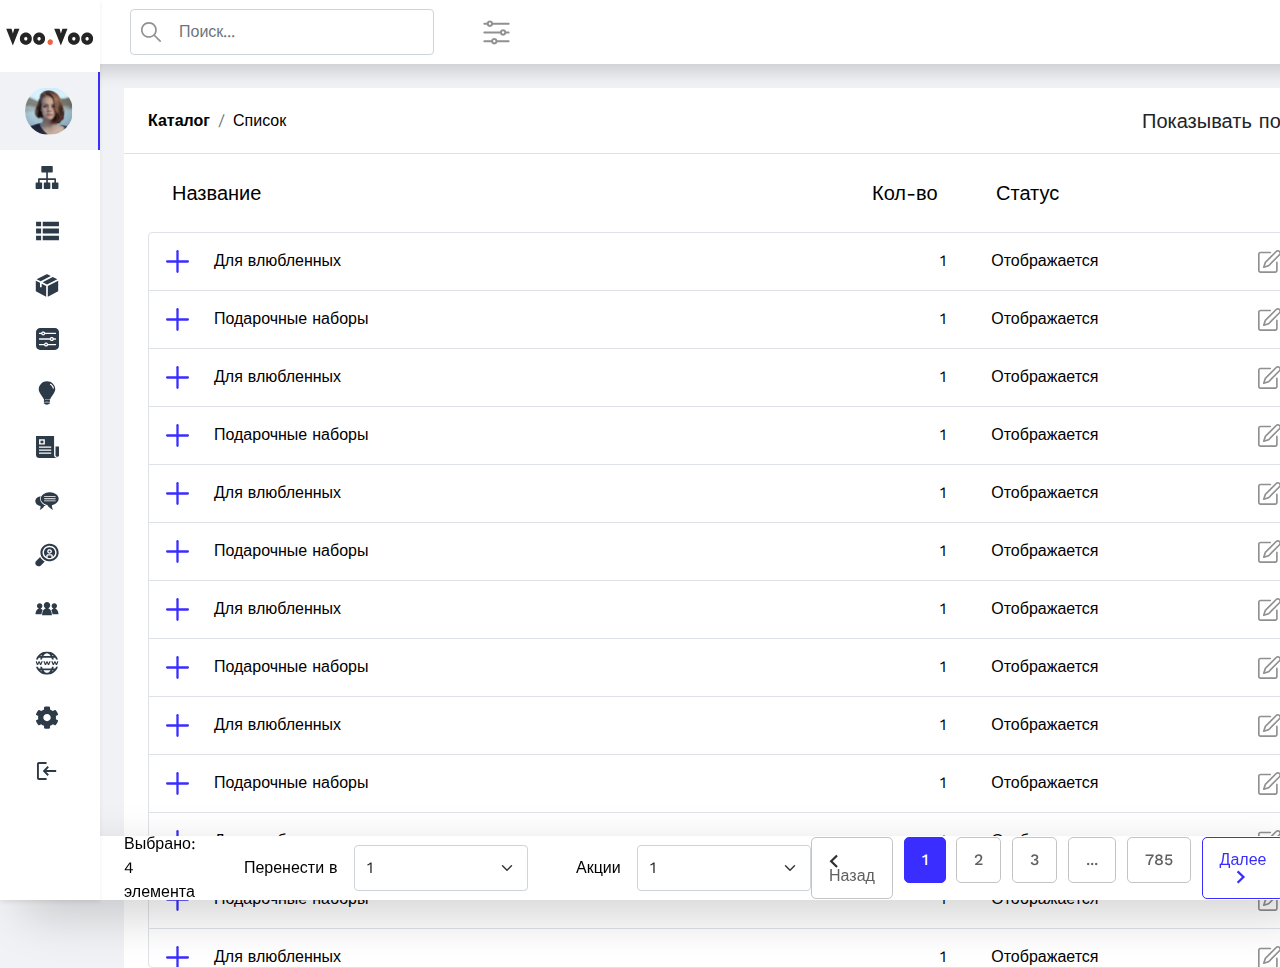
==== commit 60546607: "08.03.2021" ====
--- a/index.html
+++ b/index.html
@@ -5,6 +5,7 @@
     <meta charset="UTF-8">
     <meta http-equiv="X-UA-Compatible" content="IE=edge">
     <!-- <meta name="viewport" content="width=device-width, initial-scale=1.0"> -->
+    <meta name="viewport" content="width=1920">
     <title>Admin</title>
     <link rel="stylesheet" href="css/bootstrap.css">
     <link rel="stylesheet" href="css/style.css">
@@ -74,31 +75,31 @@
 
             <div class="">
                 <div class="nav-item">
-                    <a class="nav-link" href="#">
+                    <a class="nav-link" href="index.html">
                         <img class="nav-icon" src="img/icons/icon1.svg">
                         <span>Структура сайта</span>
                     </a>
                 </div>
                 <div class="nav-item">
-                    <a class="nav-link" href="#">
+                    <a class="nav-link" href="edit.html">
                         <img class="nav-icon" src="img/icons/icon2.svg">
                         <span>Каталог</span>
                     </a>
                 </div>
                 <div class="nav-item">
-                    <a class="nav-link" href="#">
+                    <a class="nav-link" href="folders.html">
                         <img class="nav-icon" src="img/icons/icon3.svg">
                         <span>Товары</span>
                     </a>
                 </div>
                 <div class="nav-item">
-                    <a class="nav-link" href="#">
+                    <a class="nav-link" href="photos.html">
                         <img class="nav-icon" src="img/icons/icon4.svg">
                         <span>Фильтрация</span>
                     </a>
                 </div>
                 <div class="nav-item">
-                    <a class="nav-link" href="#">
+                    <a class="nav-link" href="promo.html">
                         <img class="nav-icon" src="img/icons/icon5.svg">
                         <span>Квиз</span>
                     </a>
--- a/css/style.css
+++ b/css/style.css
@@ -1,3 +1,7 @@
+body {
+  width: 1920px;
+}
+
 .navigation {
   width: 6.25rem;
 }
@@ -127,8 +131,8 @@
 }
 
 .hint {
-  top: -100px;
-  right: -230px;
+  top: 10px;
+  right: -235px;
   display: none;
 }
 
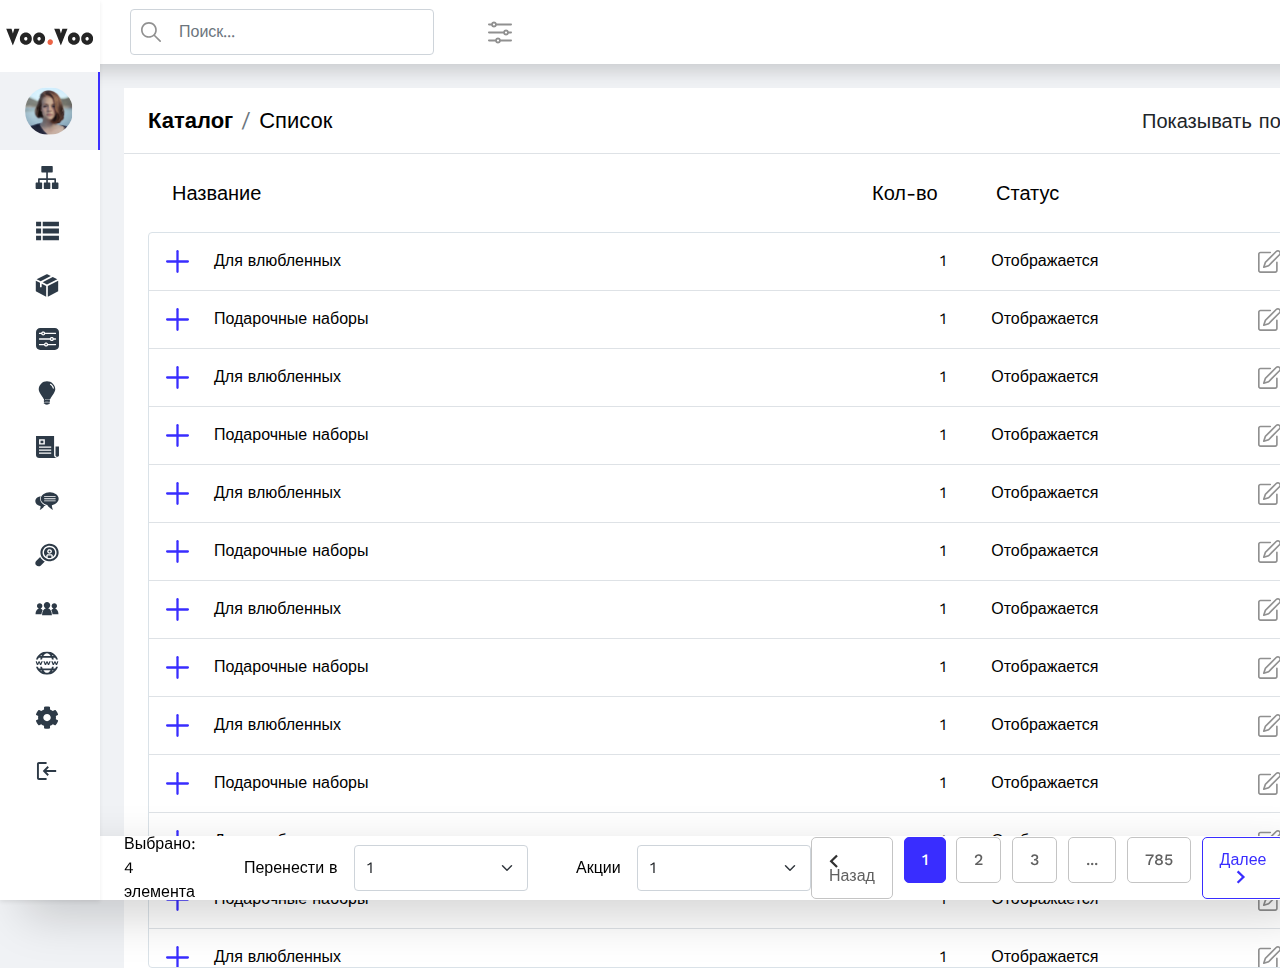
==== commit cbba1d24: "09.03.2021 pt.2" ====
--- a/index.html
+++ b/index.html
@@ -87,7 +87,7 @@
                     </a>
                 </div>
                 <div class="nav-item">
-                    <a class="nav-link" href="folders.html">
+                    <a class="nav-link" href="items.html">
                         <img class="nav-icon" src="img/icons/icon3.svg">
                         <span>Товары</span>
                     </a>
@@ -156,20 +156,14 @@
                 <div class="d-inline-block" style="width: 19rem;">
                     <input class="form-control ps-5 col-3 form-search" list="datalistOptions" id="exampleDataList" placeholder="Поиск...">
                     <datalist id="datalistOptions">
-                    <option value="San Francisco">
-                    <option value="New York">
-                    <option value="Seattle">
-                    <option value="Los Angeles">
-                    <option value="Chicago">
-                </datalist>
-                </div>
-                <button class="btn btn-link p-0 ms-5">
-                <svg width="27" height="25" viewBox="0 0 27 25" fill="none" xmlns="http://www.w3.org/2000/svg">
-            <path d="M25.5821 2.68817H9.9647C9.53533 1.41293 8.32913 0.491577 6.91095 0.491577C5.49276 0.491577 4.28656 1.41293 3.8572 2.68817H1.41943C0.853144 2.68817 0.394043 3.14727 0.394043 3.71356C0.394043 4.27985 0.853144 4.73895 1.41943 4.73895H3.85727C4.28663 6.01419 5.49283 6.93554 6.91102 6.93554C8.3292 6.93554 9.5354 6.01419 9.96477 4.73895H25.5822C26.1485 4.73895 26.6076 4.27985 26.6076 3.71356C26.6076 3.14727 26.1485 2.68817 25.5821 2.68817ZM6.91095 4.88476C6.26516 4.88476 5.73975 4.35935 5.73975 3.71356C5.73975 3.06777 6.26516 2.54236 6.91095 2.54236C7.55674 2.54236 8.08215 3.06777 8.08215 3.71356C8.08215 4.35935 7.55674 4.88476 6.91095 4.88476Z" fill="#909090"/>
-            <path d="M25.5821 11.4747H23.1443C22.715 10.1994 21.5087 9.27808 20.0906 9.27808C18.6725 9.27808 17.4662 10.1994 17.0369 11.4747H1.41943C0.853144 11.4747 0.394043 11.9338 0.394043 12.5001C0.394043 13.0663 0.853144 13.5254 1.41943 13.5254H17.0369C17.4662 14.8007 18.6725 15.722 20.0906 15.722C21.5087 15.722 22.715 14.8007 23.1444 13.5254H25.5822C26.1485 13.5254 26.6076 13.0663 26.6076 12.5001C26.6076 11.9338 26.1485 11.4747 25.5821 11.4747ZM20.0906 13.6713C19.4448 13.6713 18.9194 13.1458 18.9194 12.5001C18.9194 11.8543 19.4448 11.3289 20.0906 11.3289C20.7364 11.3289 21.2618 11.8543 21.2618 12.5001C21.2618 13.1458 20.7364 13.6713 20.0906 13.6713Z" fill="#909090"/>
-            <path d="M25.5821 20.261H14.3579C13.9286 18.9858 12.7224 18.0645 11.3042 18.0645C9.88602 18.0645 8.67982 18.9858 8.25045 20.261H1.41943C0.853144 20.261 0.394043 20.7201 0.394043 21.2864C0.394043 21.8527 0.853144 22.3118 1.41943 22.3118H8.25045C8.67982 23.5871 9.88602 24.5084 11.3042 24.5084C12.7224 24.5084 13.9286 23.5871 14.3579 22.3118H25.5822C26.1485 22.3118 26.6076 21.8527 26.6076 21.2864C26.6076 20.7201 26.1485 20.261 25.5821 20.261ZM11.3042 22.4577C10.6584 22.4577 10.133 21.9323 10.133 21.2865C10.133 20.6407 10.6584 20.1153 11.3042 20.1153C11.95 20.1153 12.4754 20.6406 12.4754 21.2864C12.4754 21.9322 11.95 22.4577 11.3042 22.4577Z" fill="#909090"/>
-                </svg>
-            </button>
+                        <option value="San Francisco">
+                        <option value="New York">
+                        <option value="Seattle">
+                        <option value="Los Angeles">
+                        <option value="Chicago">
+                    </datalist>
+                </div>
+                <button class="btn btn-link btn-filter p-0 ms-5"></button>
             </nav>
 
             <!-- главное -->
@@ -550,9 +544,12 @@
                                 </select>
                             </div>
 
-                            <div class="form-check form-switch mb-3 ps-0">
-                                <label class="form-check-label" for="flexSwitchCheckDefault">Статус</label>
-                                <input class="form-check-input m-0 float-none" type="checkbox" id="flexSwitchCheckDefault">
+                            <div class="form-check form-switch mb-3 ps-0 d-flex justify-content-between">
+                                <label class="form-check-label" for="status-switch">Статус</label>
+                                <div class="d-flex align-items-center fs-6 flex-row-reverse">
+                                    <input class="form-check-input m-0 float-none" type="checkbox" id="status-switch">
+                                    <span class="text-muted me-4 status-state"></span>
+                                </div>
                             </div>
 
                             <div class="d-flex align-items-center justify-content-between">
@@ -566,7 +563,7 @@
                                 <button class="btn btn-outline-primary me-auto px-5">Сохранить</button>
                                 <button class="btn btn-outline-primary">Посмотреть</button>
                             </div>
-                            <button class="btn btn-outline-primary w-100 mt-3">Расширенное редактирование</button>
+                            <a href="cat-edit.html" class="btn btn-outline-primary w-100 mt-3">Расширенное редактирование</a>
                         </div>
 
                     </aside>
--- a/css/style.css
+++ b/css/style.css
@@ -1,3 +1,4 @@
+@charset "UTF-8";
 body {
   width: 1920px;
 }
@@ -68,11 +69,7 @@
   background-repeat: no-repeat;
 }
 
-.btn-show,
-.btn-edit,
-.btn-delete,
-.btn-img,
-.btn-img-close {
+.btn-link {
   background-position: center;
   background-size: contain;
   background-repeat: no-repeat;
@@ -80,6 +77,12 @@
   height: 1.56rem;
 }
 
+.btn-filter {
+  width: 2.1875rem;
+  height: 2.1875rem;
+  background-image: url("../img/icons/btn-filter.svg");
+}
+
 .btn-show {
   background-image: url("../img/icons/btn-show.svg");
 }
@@ -96,6 +99,12 @@
   background-image: url("../img/icons/btn-delete.svg");
 }
 
+.btn-delete-2 {
+  background-image: url("../img/icons/btn-delete-2.svg");
+  width: 0.75rem;
+  height: 0.75rem;
+}
+
 .btn-img {
   background-image: url("../img/icons/btn-img.svg");
 }
@@ -112,7 +121,7 @@
   z-index: 1;
 }
 
-.form-check-input:checked + .border,
+.form-check-input:checked + .box,
 .modal-content {
   -webkit-box-shadow: 0px 0px 10px rgba(0, 0, 0, 0.2);
           box-shadow: 0px 0px 10px rgba(0, 0, 0, 0.2);
@@ -175,7 +184,6 @@
 }
 
 .overflow-auto-hidden {
-  overflow-y: scroll;
   overflow-x: visible;
 }
 
@@ -185,7 +193,25 @@
   background-color: transparent;
 }
 
-.form-check-input:checked + .border {
+.form-check-input:checked + .box-2 {
   background-color: rgba(108, 99, 255, 0.2);
 }
+
+.box-2 {
+  margin-top: -1px;
+}
+
+.status-state:before {
+  content: 'Скрыт';
+}
+
+#status-switch:checked + .status-state:before {
+  color: #3B2FFF;
+  content: 'Активен';
+}
+
+input[type=file] {
+  opacity: 0;
+  cursor: pointer;
+}
 /*# sourceMappingURL=style.css.map */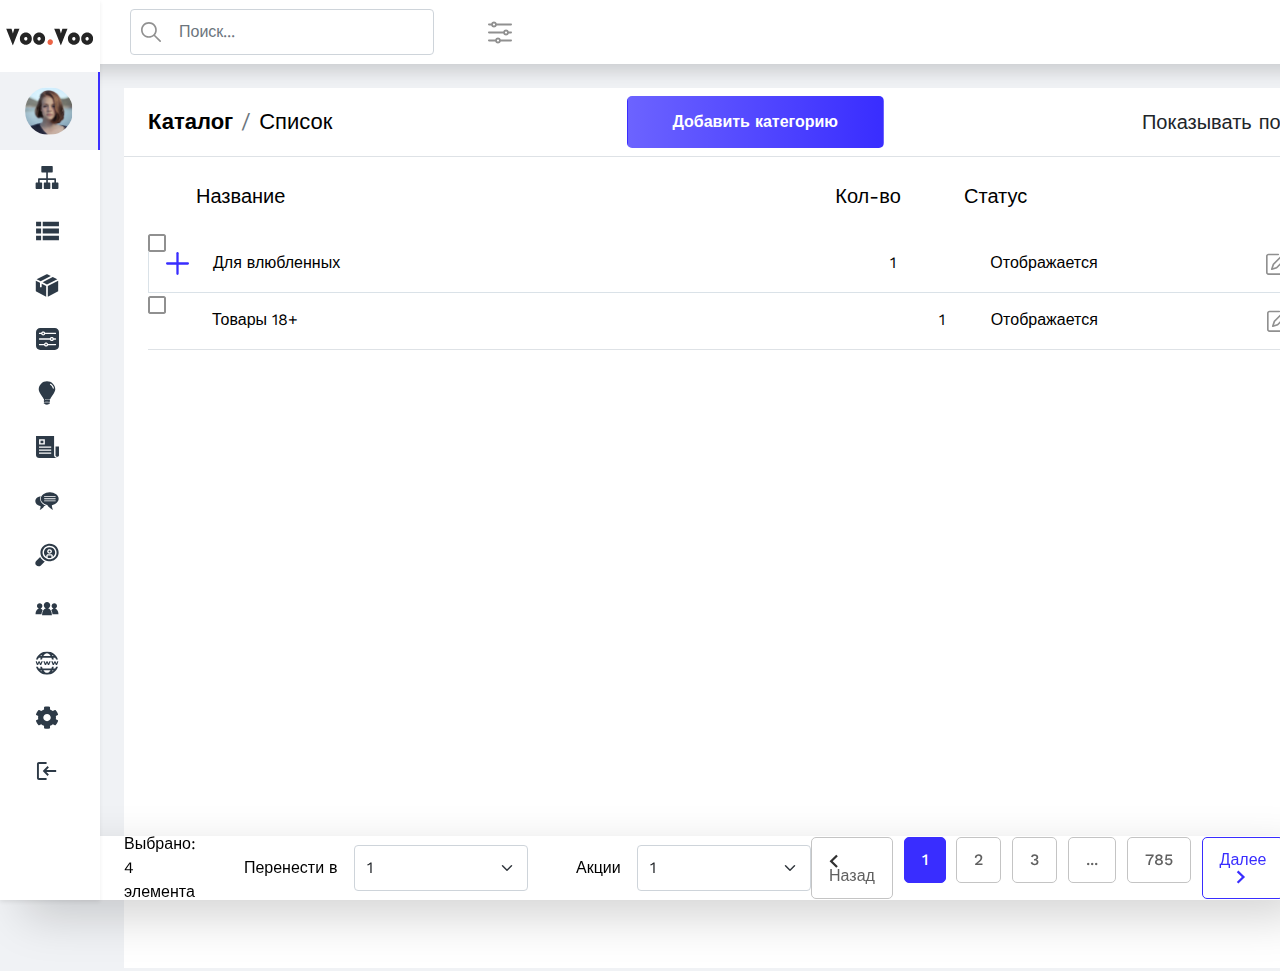
==== commit ebe6e639: "15.03.2021" ====
--- a/index.html
+++ b/index.html
@@ -65,14 +65,11 @@
             <a href="index.html" class="my-4 d-block text-center">
                 <img src="img/images/logo.svg" width="88" height="18" alt="Voo Voo Логотип">
             </a>
-
-
             <div class="nav-item mx-auto">
                 <div class="nav-link active text-center px-0">
                     <img class="rounded-circle user mx-auto" src="img/images/user.jpg" alt="Пользователь">
                 </div>
             </div>
-
             <div class="">
                 <div class="nav-item">
                     <a class="nav-link" href="index.html">
@@ -152,7 +149,7 @@
 
         <div>
             <!-- верхний блок -->
-            <nav class="bg-white shadow top-0 start-0 end-0 w-100 d-inline-block ps- d-flex align-items-center" style="height: 4rem; padding-left: 130px;">
+            <nav class="bg-white shadow top-0 start-0 end-0 w-100 d-inline-block d-flex align-items-center" style="height: 4rem; padding-left: 130px;">
                 <div class="d-inline-block" style="width: 19rem;">
                     <input class="form-control ps-5 col-3 form-search" list="datalistOptions" id="exampleDataList" placeholder="Поиск...">
                     <datalist id="datalistOptions">
@@ -177,330 +174,82 @@
                                     <li class="breadcrumb-item active fw-normal" aria-current="page">Список</li>
                                 </ol>
                             </nav>
-
+                            <button class="btn btn-primary ms-5">Добавить категорию</button>
                             <select class="form-select border-0 fs-5 w-auto">
                                 <option value="1" selected>Показывать по 20</option>
                                 <option value="2">Показывать по 30</option>
                             </select>
                         </div>
-                        <div>
+                        <div class="px-4">
 
                             <div class="d-flex fs-5 p-4">
-                                <div class="col-7 ms-4">Название</div>
-                                <div class="col-1">Кол-во</div>
-                                <div class="col-2 ms-4">Статус</div>
-                            </div>
-
-                            <div class="rounded border m-4 mt-0 overflow-auto" style="height: 46rem;">
+                                <div class="col-6 ms-4">Название</div>
+                                <div class="col-2 text-center">Кол-во</div>
+                                <div class="col-2">Статус</div>
+                            </div>
+
+                            <div class="mt-0 overflow-auto" style="height: 46rem;">
+
+
+                                <div class="">
+                                    <input class="form-check-input me-3 my-auto position-absolute" type="checkbox">
+                                    <div class="d-flex border p-3 box-2 flex-grow-1">
+                                        <div class="col-1" style="width: 3rem;">
+                                            <button class="btn btn-link btn-show p-1 me-4" type="button" data-bs-toggle="collapse" data-bs-target="#catalog1" aria-expanded="false" aria-controls="catalog1"></button>
+                                        </div>
+                                        <div class="col-6">Для влюбленных</div>
+                                        <div class="col-2 text-center">1</div>
+                                        <div class="col-2">Отображается</div>
+                                        <div class="ms-auto col-1 d-flex justify-content-end">
+                                            <button class="btn btn-link btn-edit p-1"></button>
+                                            <button class="btn btn-link btn-delete p-1 ms-3"></button>
+                                        </div>
+                                    </div>
+                                    <div class="collapse" id="catalog1">
+                                        <input class="form-check-input me-3 position-absolute" type="checkbox">
+                                        <div class="d-flex border-bottom p-3 box-2">
+                                            <div class="col-1" style="width: 3rem;"></div>
+                                            <div class="col-7">Вкусные подарки Любовь</div>
+                                            <div class="col-1 text-center">1</div>
+                                            <div class="col-2">Отображается</div>
+                                            <div class="ms-auto col-1 d-flex justify-content-end">
+                                                <button class="btn btn-link btn-edit p-1"></button>
+                                                <button class="btn btn-link btn-delete p-1 ms-3"></button>
+                                            </div>
+                                        </div>
+                                    </div>
+                                    <div class="collapse" id="catalog1">
+                                        <input class="form-check-input me-3 position-absolute" type="checkbox">
+                                        <div class="d-flex border-bottom p-3 box-2">
+                                            <div class="col-1" style="width: 3rem;">
+                                                <button class="btn btn-link btn-show p-1 me-4" type="button" data-bs-toggle="collapse" data-bs-target="#catalog1" aria-expanded="false" aria-controls="catalog1"></button>
+                                            </div>
+                                            <div class="col-7">Другое</div>
+                                            <div class="col-1 text-center">1</div>
+                                            <div class="col-2">Отображается</div>
+                                            <div class="ms-auto col-1 d-flex justify-content-end">
+                                                <button class="btn btn-link btn-edit p-1"></button>
+                                                <button class="btn btn-link btn-delete p-1 ms-3"></button>
+                                            </div>
+                                        </div>
+                                    </div>
+                                </div>
 
                                 <div>
-                                    <div class="d-flex border-bottom p-3">
-                                        <button class="btn btn-link btn-show p-1 me-4 col-1" type="button" data-bs-toggle="collapse" data-bs-target="#catalog1" aria-expanded="false" aria-controls="catalog1"></button>
-                                        <div class="col-7">Для влюбленных</div>
+                                    <input class="form-check-input me-3 position-absolute" type="checkbox">
+                                    <div class="d-flex border-bottom p-3 box-2">
+
+                                        <div class="col-1" style="width: 3rem;"></div>
+                                        <div class="col-7">Товары 18+</div>
                                         <div class="col-1 text-center">1</div>
                                         <div class="col-2">Отображается</div>
                                         <div class="ms-auto col-1 d-flex justify-content-end">
                                             <button class="btn btn-link btn-edit p-1"></button>
-                                            <button class="btn btn-link btn-delete p-1 ms-4"></button>
-                                        </div>
-                                    </div>
-                                    <div class="collapse" id="catalog1">
-                                        <div class="d-flex border-bottom p-3">
-                                            <button class="btn btn-link btn-show p-1"></button>
-                                            <div>Для влюбленных</div>
-                                            <div>1</div>
-                                            <div>Отображается</div>
-                                            <button class="btn btn-link btn-edit p-1"></button>
-                                            <button class="btn btn-link btn-delete p-1"></button>
+                                            <button class="btn btn-link btn-delete p-1 ms-3"></button>
                                         </div>
                                     </div>
                                 </div>
-                                <div>
-                                    <div class="d-flex border-bottom p-3">
-                                        <button class="btn btn-link btn-show p-1 me-4 col-1" type="button" data-bs-toggle="collapse" data-bs-target="#collapseExample" aria-expanded="false" aria-controls="collapseExample"></button>
-                                        <div class="col-7">Подарочные наборы</div>
-                                        <div class="col-1 text-center">1</div>
-                                        <div class="col-2">Отображается</div>
-                                        <div class="ms-auto col-1 d-flex justify-content-end">
-                                            <button class="btn btn-link btn-edit p-1"></button>
-                                            <button class="btn btn-link btn-delete p-1 ms-4"></button>
-                                        </div>
-                                    </div>
-                                    <div class="collapse" id="collapseExample">
-                                        <div class="d-flex border-bottom p-3">
-                                            <button class="btn btn-link btn-show p-1"></button>
-                                            <div>Подарочные наборы</div>
-                                            <div>1</div>
-                                            <div>Отображается</div>
-                                            <button class="btn btn-link btn-edit p-1"></button>
-                                            <button class="btn btn-link btn-delete p-1"></button>
-                                        </div>
-                                    </div>
-                                </div>
-                                <div>
-                                    <div class="d-flex border-bottom p-3">
-                                        <button class="btn btn-link btn-show p-1 me-4 col-1" type="button" data-bs-toggle="collapse" data-bs-target="#catalog1" aria-expanded="false" aria-controls="catalog1"></button>
-                                        <div class="col-7">Для влюбленных</div>
-                                        <div class="col-1 text-center">1</div>
-                                        <div class="col-2">Отображается</div>
-                                        <div class="ms-auto col-1 d-flex justify-content-end">
-                                            <button class="btn btn-link btn-edit p-1"></button>
-                                            <button class="btn btn-link btn-delete p-1 ms-4"></button>
-                                        </div>
-                                    </div>
-                                    <div class="collapse" id="catalog1">
-                                        <div class="d-flex border-bottom p-3">
-                                            <button class="btn btn-link btn-show p-1"></button>
-                                            <div>Для влюбленных</div>
-                                            <div>1</div>
-                                            <div>Отображается</div>
-                                            <button class="btn btn-link btn-edit p-1"></button>
-                                            <button class="btn btn-link btn-delete p-1"></button>
-                                        </div>
-                                    </div>
-                                </div>
-                                <div>
-                                    <div class="d-flex border-bottom p-3">
-                                        <button class="btn btn-link btn-show p-1 me-4 col-1" type="button" data-bs-toggle="collapse" data-bs-target="#collapseExample" aria-expanded="false" aria-controls="collapseExample"></button>
-                                        <div class="col-7">Подарочные наборы</div>
-                                        <div class="col-1 text-center">1</div>
-                                        <div class="col-2">Отображается</div>
-                                        <div class="ms-auto col-1 d-flex justify-content-end">
-                                            <button class="btn btn-link btn-edit p-1"></button>
-                                            <button class="btn btn-link btn-delete p-1 ms-4"></button>
-                                        </div>
-                                    </div>
-                                    <div class="collapse" id="collapseExample">
-                                        <div class="d-flex border-bottom p-3">
-                                            <button class="btn btn-link btn-show p-1"></button>
-                                            <div>Подарочные наборы</div>
-                                            <div>1</div>
-                                            <div>Отображается</div>
-                                            <button class="btn btn-link btn-edit p-1"></button>
-                                            <button class="btn btn-link btn-delete p-1"></button>
-                                        </div>
-                                    </div>
-                                </div>
-                                <div>
-                                    <div class="d-flex border-bottom p-3">
-                                        <button class="btn btn-link btn-show p-1 me-4 col-1" type="button" data-bs-toggle="collapse" data-bs-target="#catalog1" aria-expanded="false" aria-controls="catalog1"></button>
-                                        <div class="col-7">Для влюбленных</div>
-                                        <div class="col-1 text-center">1</div>
-                                        <div class="col-2">Отображается</div>
-                                        <div class="ms-auto col-1 d-flex justify-content-end">
-                                            <button class="btn btn-link btn-edit p-1"></button>
-                                            <button class="btn btn-link btn-delete p-1 ms-4"></button>
-                                        </div>
-                                    </div>
-                                    <div class="collapse" id="catalog1">
-                                        <div class="d-flex border-bottom p-3">
-                                            <button class="btn btn-link btn-show p-1"></button>
-                                            <div>Для влюбленных</div>
-                                            <div>1</div>
-                                            <div>Отображается</div>
-                                            <button class="btn btn-link btn-edit p-1"></button>
-                                            <button class="btn btn-link btn-delete p-1"></button>
-                                        </div>
-                                    </div>
-                                </div>
-                                <div>
-                                    <div class="d-flex border-bottom p-3">
-                                        <button class="btn btn-link btn-show p-1 me-4 col-1" type="button" data-bs-toggle="collapse" data-bs-target="#collapseExample" aria-expanded="false" aria-controls="collapseExample"></button>
-                                        <div class="col-7">Подарочные наборы</div>
-                                        <div class="col-1 text-center">1</div>
-                                        <div class="col-2">Отображается</div>
-                                        <div class="ms-auto col-1 d-flex justify-content-end">
-                                            <button class="btn btn-link btn-edit p-1"></button>
-                                            <button class="btn btn-link btn-delete p-1 ms-4"></button>
-                                        </div>
-                                    </div>
-                                    <div class="collapse" id="collapseExample">
-                                        <div class="d-flex border-bottom p-3">
-                                            <button class="btn btn-link btn-show p-1"></button>
-                                            <div>Подарочные наборы</div>
-                                            <div>1</div>
-                                            <div>Отображается</div>
-                                            <button class="btn btn-link btn-edit p-1"></button>
-                                            <button class="btn btn-link btn-delete p-1"></button>
-                                        </div>
-                                    </div>
-                                </div>
-                                <div>
-                                    <div class="d-flex border-bottom p-3">
-                                        <button class="btn btn-link btn-show p-1 me-4 col-1" type="button" data-bs-toggle="collapse" data-bs-target="#catalog1" aria-expanded="false" aria-controls="catalog1"></button>
-                                        <div class="col-7">Для влюбленных</div>
-                                        <div class="col-1 text-center">1</div>
-                                        <div class="col-2">Отображается</div>
-                                        <div class="ms-auto col-1 d-flex justify-content-end">
-                                            <button class="btn btn-link btn-edit p-1"></button>
-                                            <button class="btn btn-link btn-delete p-1 ms-4"></button>
-                                        </div>
-                                    </div>
-                                    <div class="collapse" id="catalog1">
-                                        <div class="d-flex border-bottom p-3">
-                                            <button class="btn btn-link btn-show p-1"></button>
-                                            <div>Для влюбленных</div>
-                                            <div>1</div>
-                                            <div>Отображается</div>
-                                            <button class="btn btn-link btn-edit p-1"></button>
-                                            <button class="btn btn-link btn-delete p-1"></button>
-                                        </div>
-                                    </div>
-                                </div>
-                                <div>
-                                    <div class="d-flex border-bottom p-3">
-                                        <button class="btn btn-link btn-show p-1 me-4 col-1" type="button" data-bs-toggle="collapse" data-bs-target="#collapseExample" aria-expanded="false" aria-controls="collapseExample"></button>
-                                        <div class="col-7">Подарочные наборы</div>
-                                        <div class="col-1 text-center">1</div>
-                                        <div class="col-2">Отображается</div>
-                                        <div class="ms-auto col-1 d-flex justify-content-end">
-                                            <button class="btn btn-link btn-edit p-1"></button>
-                                            <button class="btn btn-link btn-delete p-1 ms-4"></button>
-                                        </div>
-                                    </div>
-                                    <div class="collapse" id="collapseExample">
-                                        <div class="d-flex border-bottom p-3">
-                                            <button class="btn btn-link btn-show p-1"></button>
-                                            <div>Подарочные наборы</div>
-                                            <div>1</div>
-                                            <div>Отображается</div>
-                                            <button class="btn btn-link btn-edit p-1"></button>
-                                            <button class="btn btn-link btn-delete p-1"></button>
-                                        </div>
-                                    </div>
-                                </div>
-                                <div>
-                                    <div class="d-flex border-bottom p-3">
-                                        <button class="btn btn-link btn-show p-1 me-4 col-1" type="button" data-bs-toggle="collapse" data-bs-target="#catalog1" aria-expanded="false" aria-controls="catalog1"></button>
-                                        <div class="col-7">Для влюбленных</div>
-                                        <div class="col-1 text-center">1</div>
-                                        <div class="col-2">Отображается</div>
-                                        <div class="ms-auto col-1 d-flex justify-content-end">
-                                            <button class="btn btn-link btn-edit p-1"></button>
-                                            <button class="btn btn-link btn-delete p-1 ms-4"></button>
-                                        </div>
-                                    </div>
-                                    <div class="collapse" id="catalog1">
-                                        <div class="d-flex border-bottom p-3">
-                                            <button class="btn btn-link btn-show p-1"></button>
-                                            <div>Для влюбленных</div>
-                                            <div>1</div>
-                                            <div>Отображается</div>
-                                            <button class="btn btn-link btn-edit p-1"></button>
-                                            <button class="btn btn-link btn-delete p-1"></button>
-                                        </div>
-                                    </div>
-                                </div>
-                                <div>
-                                    <div class="d-flex border-bottom p-3">
-                                        <button class="btn btn-link btn-show p-1 me-4 col-1" type="button" data-bs-toggle="collapse" data-bs-target="#collapseExample" aria-expanded="false" aria-controls="collapseExample"></button>
-                                        <div class="col-7">Подарочные наборы</div>
-                                        <div class="col-1 text-center">1</div>
-                                        <div class="col-2">Отображается</div>
-                                        <div class="ms-auto col-1 d-flex justify-content-end">
-                                            <button class="btn btn-link btn-edit p-1"></button>
-                                            <button class="btn btn-link btn-delete p-1 ms-4"></button>
-                                        </div>
-                                    </div>
-                                    <div class="collapse" id="collapseExample">
-                                        <div class="d-flex border-bottom p-3">
-                                            <button class="btn btn-link btn-show p-1"></button>
-                                            <div>Подарочные наборы</div>
-                                            <div>1</div>
-                                            <div>Отображается</div>
-                                            <button class="btn btn-link btn-edit p-1"></button>
-                                            <button class="btn btn-link btn-delete p-1"></button>
-                                        </div>
-                                    </div>
-                                </div>
-                                <div>
-                                    <div class="d-flex border-bottom p-3">
-                                        <button class="btn btn-link btn-show p-1 me-4 col-1" type="button" data-bs-toggle="collapse" data-bs-target="#catalog1" aria-expanded="false" aria-controls="catalog1"></button>
-                                        <div class="col-7">Для влюбленных</div>
-                                        <div class="col-1 text-center">1</div>
-                                        <div class="col-2">Отображается</div>
-                                        <div class="ms-auto col-1 d-flex justify-content-end">
-                                            <button class="btn btn-link btn-edit p-1"></button>
-                                            <button class="btn btn-link btn-delete p-1 ms-4"></button>
-                                        </div>
-                                    </div>
-                                    <div class="collapse" id="catalog1">
-                                        <div class="d-flex border-bottom p-3">
-                                            <button class="btn btn-link btn-show p-1"></button>
-                                            <div>Для влюбленных</div>
-                                            <div>1</div>
-                                            <div>Отображается</div>
-                                            <button class="btn btn-link btn-edit p-1"></button>
-                                            <button class="btn btn-link btn-delete p-1"></button>
-                                        </div>
-                                    </div>
-                                </div>
-                                <div>
-                                    <div class="d-flex border-bottom p-3">
-                                        <button class="btn btn-link btn-show p-1 me-4 col-1" type="button" data-bs-toggle="collapse" data-bs-target="#collapseExample" aria-expanded="false" aria-controls="collapseExample"></button>
-                                        <div class="col-7">Подарочные наборы</div>
-                                        <div class="col-1 text-center">1</div>
-                                        <div class="col-2">Отображается</div>
-                                        <div class="ms-auto col-1 d-flex justify-content-end">
-                                            <button class="btn btn-link btn-edit p-1"></button>
-                                            <button class="btn btn-link btn-delete p-1 ms-4"></button>
-                                        </div>
-                                    </div>
-                                    <div class="collapse" id="collapseExample">
-                                        <div class="d-flex border-bottom p-3">
-                                            <button class="btn btn-link btn-show p-1"></button>
-                                            <div>Подарочные наборы</div>
-                                            <div>1</div>
-                                            <div>Отображается</div>
-                                            <button class="btn btn-link btn-edit p-1"></button>
-                                            <button class="btn btn-link btn-delete p-1"></button>
-                                        </div>
-                                    </div>
-                                </div>
-                                <div>
-                                    <div class="d-flex border-bottom p-3">
-                                        <button class="btn btn-link btn-show p-1 me-4 col-1" type="button" data-bs-toggle="collapse" data-bs-target="#catalog1" aria-expanded="false" aria-controls="catalog1"></button>
-                                        <div class="col-7">Для влюбленных</div>
-                                        <div class="col-1 text-center">1</div>
-                                        <div class="col-2">Отображается</div>
-                                        <div class="ms-auto col-1 d-flex justify-content-end">
-                                            <button class="btn btn-link btn-edit p-1"></button>
-                                            <button class="btn btn-link btn-delete p-1 ms-4"></button>
-                                        </div>
-                                    </div>
-                                    <div class="collapse" id="catalog1">
-                                        <div class="d-flex border-bottom p-3">
-                                            <button class="btn btn-link btn-show p-1"></button>
-                                            <div>Для влюбленных</div>
-                                            <div>1</div>
-                                            <div>Отображается</div>
-                                            <button class="btn btn-link btn-edit p-1"></button>
-                                            <button class="btn btn-link btn-delete p-1"></button>
-                                        </div>
-                                    </div>
-                                </div>
-                                <div>
-                                    <div class="d-flex border-bottom p-3">
-                                        <button class="btn btn-link btn-show p-1 me-4 col-1" type="button" data-bs-toggle="collapse" data-bs-target="#collapseExample" aria-expanded="false" aria-controls="collapseExample"></button>
-                                        <div class="col-7">Подарочные наборы</div>
-                                        <div class="col-1 text-center">1</div>
-                                        <div class="col-2">Отображается</div>
-                                        <div class="ms-auto col-1 d-flex justify-content-end">
-                                            <button class="btn btn-link btn-edit p-1"></button>
-                                            <button class="btn btn-link btn-delete p-1 ms-4"></button>
-                                        </div>
-                                    </div>
-                                    <div class="collapse" id="collapseExample">
-                                        <div class="d-flex border-bottom p-3">
-                                            <button class="btn btn-link btn-show p-1"></button>
-                                            <div>Подарочные наборы</div>
-                                            <div>1</div>
-                                            <div>Отображается</div>
-                                            <button class="btn btn-link btn-edit p-1"></button>
-                                            <button class="btn btn-link btn-delete p-1"></button>
-                                        </div>
-                                    </div>
-                                </div>
+
                             </div>
                         </div>
                     </article>
--- a/css/style.css
+++ b/css/style.css
@@ -91,6 +91,10 @@
   background-image: url("../img/icons/btn-hide.svg");
 }
 
+.btn-delete-3 {
+  background-image: url("../img/icons/btn-hide.svg");
+}
+
 .btn-edit {
   background-image: url("../img/icons/btn-edit.svg");
 }
@@ -105,12 +109,31 @@
   height: 0.75rem;
 }
 
+.box-2 .btn-delete {
+  background-size: 160%;
+}
+
 .btn-img {
   background-image: url("../img/icons/btn-img.svg");
 }
 
 .btn-img-close {
   background-image: url("../img/icons/btn-img-close.svg");
+}
+
+.btn-search {
+  background-image: url("../img/icons/btn-search.svg");
+  background-size: auto;
+  width: 1.9rem;
+  height: 1.9rem;
+}
+
+.btn-gray {
+  background: #F0F2F5 url("../img/icons/btn-show.svg") no-repeat;
+  background-position: 92% 50%;
+  -webkit-box-shadow: 1px 1px 2px rgba(0, 0, 0, 0.25);
+          box-shadow: 1px 1px 2px rgba(0, 0, 0, 0.25);
+  border-radius: 5px 5px 0px 0px;
 }
 
 .border-dashed {
@@ -214,4 +237,12 @@
   opacity: 0;
   cursor: pointer;
 }
+
+.row1 .form-check-input {
+  left: 0;
+}
+
+.modal-body .form-control {
+  width: 470px;
+}
 /*# sourceMappingURL=style.css.map */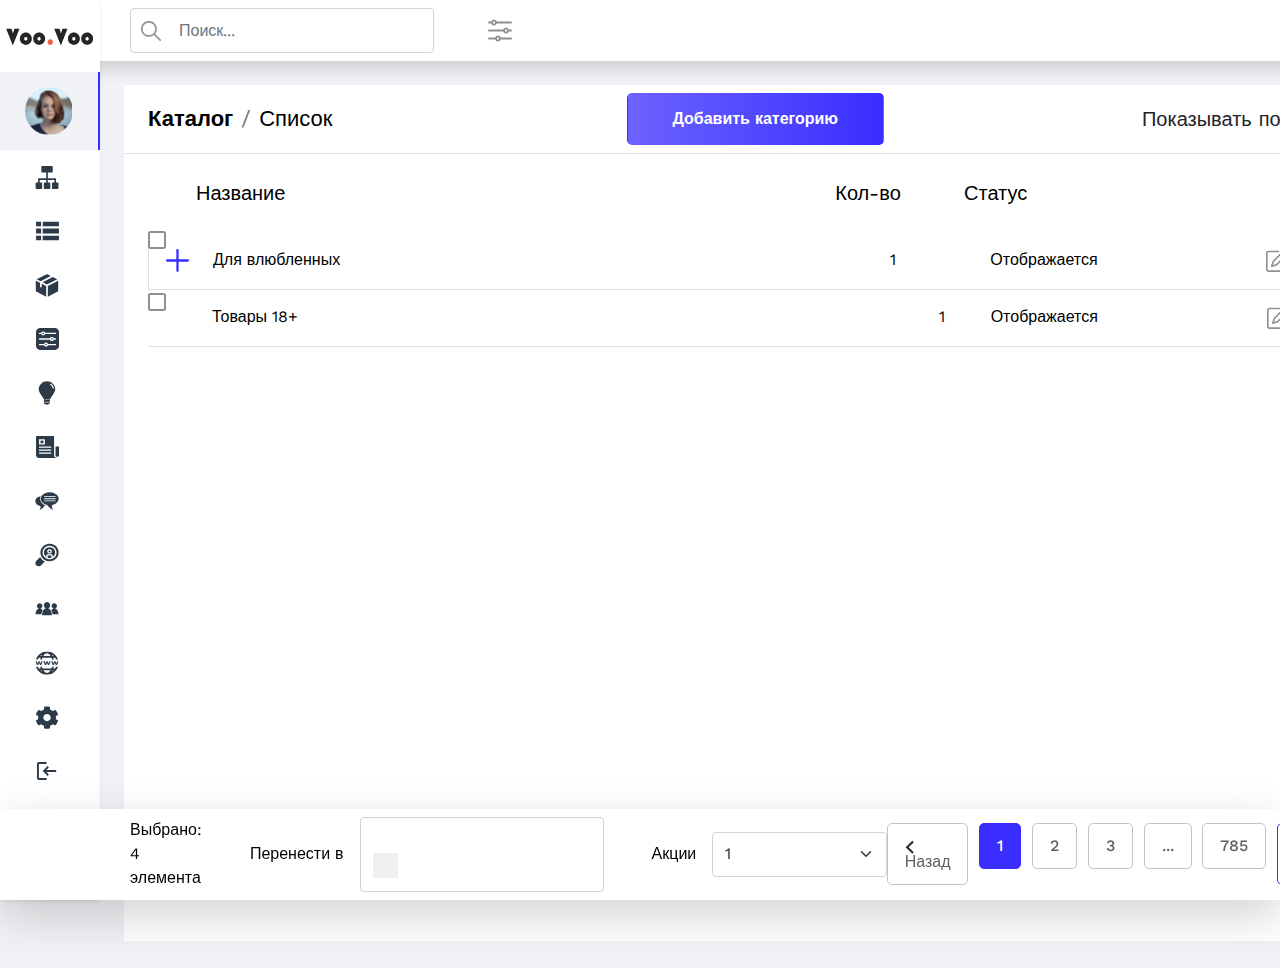
==== commit 02c80c3b: "16.03.2021" ====
--- a/index.html
+++ b/index.html
@@ -6,35 +6,270 @@
     <meta http-equiv="X-UA-Compatible" content="IE=edge">
     <!-- <meta name="viewport" content="width=device-width, initial-scale=1.0"> -->
     <meta name="viewport" content="width=1920">
-    <title>Admin</title>
+    <title>Каталог - Admin</title>
     <link rel="stylesheet" href="css/bootstrap.css">
     <link rel="stylesheet" href="css/style.css">
 </head>
 
-<body class="position-relative h-100">
-
-    <div class="d-flex h-100">
-        <!-- нижний блок -->
-        <footer class="bg-white shadow-lg position-fixed bottom-0 mt-3 ms-4 w-100 d-flex align-items-center ps- pe-5" style="height: 4rem; padding-left: 100px;">
+<body class="position-relative h-100 d-flex">
+    <!-- left nav -->
+    <nav class="navigation position-fixed shadow-sm bg-white top-0 bottom-0 start-0 h-100 overflow-auto-hidden">
+        <a href="index.html" class="my-4 d-block text-center">
+            <img src="img/images/logo.svg" width="88" height="18" alt="Voo Voo Логотип">
+        </a>
+        <div class="nav-item mx-auto">
+            <div class="nav-link active text-center px-0">
+                <img class="rounded-circle user mx-auto" src="img/images/user.jpg" alt="Пользователь">
+            </div>
+        </div>
+        <div>
+            <div class="nav-item">
+                <a class="nav-link" href="index.html">
+                    <img class="nav-icon" src="img/icons/icon1.svg">
+                    <span>Структура сайта</span>
+                </a>
+            </div>
+            <div class="nav-item">
+                <a class="nav-link" href="edit.html">
+                    <img class="nav-icon" src="img/icons/icon2.svg">
+                    <span>Каталог</span>
+                </a>
+            </div>
+            <div class="nav-item">
+                <a class="nav-link" href="items.html">
+                    <img class="nav-icon" src="img/icons/icon3.svg">
+                    <span>Товары</span>
+                </a>
+            </div>
+            <div class="nav-item">
+                <a class="nav-link" href="photos.html">
+                    <img class="nav-icon" src="img/icons/icon4.svg">
+                    <span>Фильтрация</span>
+                </a>
+            </div>
+            <div class="nav-item">
+                <a class="nav-link" href="promo.html">
+                    <img class="nav-icon" src="img/icons/icon5.svg">
+                    <span>Квиз</span>
+                </a>
+            </div>
+            <div class="nav-item">
+                <a class="nav-link" href="#">
+                    <img class="nav-icon" src="img/icons/icon6.svg">
+                    <span>Новости</span>
+                </a>
+            </div>
+            <div class="nav-item">
+                <a class="nav-link" href="#">
+                    <img class="nav-icon" src="img/icons/icon7.svg">
+                    <span>Отзывы</span>
+                </a>
+            </div>
+            <div class="nav-item">
+                <a class="nav-link" href="#">
+                    <img class="nav-icon" src="img/icons/icon8.svg">
+                    <span>Вакансии</span>
+                </a>
+            </div>
+            <div class="nav-item">
+                <a class="nav-link" href="#">
+                    <img class="nav-icon" src="img/icons/icon9.svg">
+                    <span>Сотрудники</span>
+                </a>
+            </div>
+            <div class="nav-item">
+                <a class="nav-link" href="#">
+                    <img class="nav-icon" src="img/icons/icon10.svg">
+                    <span>Домен и хостинг</span>
+                </a>
+            </div>
+            <div class="nav-item">
+                <a class="nav-link" href="#">
+                    <img class="nav-icon" src="img/icons/icon11.svg">
+                    <span>Настройки</span>
+                </a>
+            </div>
+            <div class="nav-item">
+                <a class="nav-link" href="#">
+                    <img class="nav-icon" src="img/icons/icon12.svg">
+                    <span>Выйти</span>
+                </a>
+            </div>
+        </div>
+    </nav>
+    <div>
+        <!-- top nav -->
+        <nav class="bg-white shadow w-100 d-flex align-items-center py-2" style="padding-left: 130px;">
+            <div class="d-inline-block" style="width: 19rem;">
+                <input class="form-control ps-5 col-3 form-search" list="datalistOptions" id="exampleDataList" placeholder="Поиск...">
+                <datalist id="datalistOptions">
+                        <option value="San Francisco">
+                        <option value="New York">
+                        <option value="Seattle">
+                    </datalist>
+            </div>
+            <button class="btn btn-link btn-filter p-0 ms-5"></button>
+        </nav>
+        <!-- main content -->
+        <main class="d-flex mb-5" style="margin-left: 100px; height: 55rem;">
+            <!-- left panel -->
+            <article class="bg-white mt-4 ms-4 col-8" style="width: 78rem;">
+                <div class="d-flex align-items-center justify-content-between py-2 px-4 border-bottom">
+                    <nav aria-label="breadcrumb">
+                        <ol class="breadcrumb fw-bold mb-0">
+                            <li class="breadcrumb-item"><a href="#">Каталог</a></li>
+                            <li class="breadcrumb-item active fw-normal" aria-current="page">Список</li>
+                        </ol>
+                    </nav>
+                    <button class="btn btn-primary ms-5">Добавить категорию</button>
+                    <select class="form-select border-0 fs-5 w-auto">
+                    <option value="1" selected>Показывать по 20</option>
+                    <option value="2">Показывать по 30</option>
+                </select>
+                </div>
+                <div class="px-4">
+                    <div class="d-flex fs-5 p-4">
+                        <div class="col-6 ms-4">Название</div>
+                        <div class="col-2 text-center">Кол-во</div>
+                        <div class="col-2">Статус</div>
+                    </div>
+                    <div class="mt-0 overflow-auto" style="height: 46rem;">
+                        <div>
+                            <input class="form-check-input me-3 my-auto position-absolute" type="checkbox">
+                            <div class="d-flex border p-3 box-2 flex-grow-1">
+                                <div class="col-1" style="width: 3rem;">
+                                    <button class="btn btn-link btn-show p-1 me-4" type="button" data-bs-toggle="collapse" data-bs-target="#catalog1" aria-expanded="false" aria-controls="catalog1"></button>
+                                </div>
+                                <div class="col-6">Для влюбленных</div>
+                                <div class="col-2 text-center">1</div>
+                                <div class="col-2">Отображается</div>
+                                <div class="ms-auto col-1 d-flex justify-content-end">
+                                    <button class="btn btn-link btn-edit p-1"></button>
+                                    <button class="btn btn-link btn-delete p-1 ms-3"></button>
+                                </div>
+                            </div>
+                            <div class="collapse" id="catalog1">
+                                <input class="form-check-input me-3 position-absolute" type="checkbox">
+                                <div class="d-flex border-bottom p-3 box-2">
+                                    <div class="col-1" style="width: 3rem;"></div>
+                                    <div class="col-7">Вкусные подарки Любовь</div>
+                                    <div class="col-1 text-center">1</div>
+                                    <div class="col-2">Отображается</div>
+                                    <div class="ms-auto col-1 d-flex justify-content-end">
+                                        <button class="btn btn-link btn-edit p-1"></button>
+                                        <button class="btn btn-link btn-delete p-1 ms-3"></button>
+                                    </div>
+                                </div>
+                            </div>
+                            <div class="collapse" id="catalog1">
+                                <input class="form-check-input me-3 position-absolute" type="checkbox">
+                                <div class="d-flex border-bottom p-3 box-2">
+                                    <div class="col-1" style="width: 3rem;">
+                                        <button class="btn btn-link btn-show p-1 me-4" type="button" data-bs-toggle="collapse" data-bs-target="#catalog1" aria-expanded="false" aria-controls="catalog1"></button>
+                                    </div>
+                                    <div class="col-7">Другое</div>
+                                    <div class="col-1 text-center">1</div>
+                                    <div class="col-2">Отображается</div>
+                                    <div class="ms-auto col-1 d-flex justify-content-end">
+                                        <button class="btn btn-link btn-edit p-1"></button>
+                                        <button class="btn btn-link btn-delete p-1 ms-3"></button>
+                                    </div>
+                                </div>
+                            </div>
+                        </div>
+                        <div>
+                            <input class="form-check-input me-3 position-absolute" type="checkbox">
+                            <div class="d-flex border-bottom p-3 box-2">
+                                <div class="col-1" style="width: 3rem;"></div>
+                                <div class="col-7">Товары 18+</div>
+                                <div class="col-1 text-center">1</div>
+                                <div class="col-2">Отображается</div>
+                                <div class="ms-auto col-1 d-flex justify-content-end">
+                                    <button class="btn btn-link btn-edit p-1"></button>
+                                    <button class="btn btn-link btn-delete p-1 ms-3"></button>
+                                </div>
+                            </div>
+                        </div>
+                    </div>
+                </div>
+            </article>
+            <!-- right panel -->
+            <aside class="bg-white mt-4 ms-4 py-5 px-4 d-flex flex-column" style="width: 27rem;">
+                <div class="mb-auto">
+                    <div class="mb-3">
+                        <input type="text" class="form-control" id="exampleFormControlInput1" placeholder="Название">
+                    </div>
+                    <select class="form-select mb-3">
+                        <option value="1" selected>Главная категория</option>
+                        <option value="2">Категория 2</option>
+                        <option value="3">Категория 3</option>
+                    </select>
+                    <select class="form-select mb-3">
+                        <option value="1" selected>Вкусные подарки Любовь</option>
+                        <option value="2">Категория 2</option>
+                        <option value="3">Категория 3</option>
+                    </select>
+                    <select class="form-select mb-3">
+                        <option value="1" selected>Другое</option>
+                        <option value="2">Другое 2</option>
+                        <option value="3">Другое 3</option>
+                    </select>
+                    <div class="d-flex align-items-center mb-3">
+                        <label for="" class="form-label w-50 mb-0">Акция</label>
+                        <input type="text" class="form-control text-end w-50" value="2">
+                    </div>
+                    <div class="d-flex align-items-center mb-3">
+                        <label for="" class="form-label w-50 mb-0">Порядковый номер</label>
+                        <select class="form-select w-50">
+                            <option value="1" selected>1</option>
+                            <option value="2">2</option>
+                            <option value="3">3</option>
+                        </select>
+                    </div>
+                    <div class="form-check form-switch mb-3 ps-0 d-flex justify-content-between">
+                        <label class="form-check-label" for="status-switch">Статус</label>
+                        <div class="d-flex align-items-center fs-6 flex-row-reverse">
+                            <input class="form-check-input m-0 float-none" type="checkbox" id="status-switch">
+                            <span class="text-muted me-4 status-state"></span>
+                        </div>
+                    </div>
+                    <div class="d-flex align-items-center justify-content-between">
+                        <span>Дата изменения</span>
+                        <span class="text-muted">24.02.21</span>
+                    </div>
+                </div>
+                <div class="mt-auto">
+                    <div class="d-flex">
+                        <button class="btn btn-outline-primary me-auto px-5">Сохранить</button>
+                        <button class="btn btn-outline-primary">Посмотреть</button>
+                    </div>
+                    <a href="cat-edit.html" class="btn btn-outline-primary w-100 mt-3">Расширенное редактирование</a>
+                </div>
+            </aside>
+        </main>
+        <!-- bottom nav -->
+        <footer class="bg-white shadow-lg position-fixed py-2 bottom-0 mt-3 w-100 d-flex align-items-center pe-5" style="padding-left: 130px;">
             <div>Выбрано: 4 элемента</div>
-
             <div class="d-flex align-items-center ms-5">
                 <label for="" class="form-label mb-0 me-3 text-nowrap">Перенести в</label>
-                <select class="form-select" style="width: 10.9rem;">
-            <option value="1" selected>1</option>
-            <option value="2">2</option>
-            <option value="3">3</option>
-        </select>
+                <!-- <select class="form-select" style="width: 10.9rem;">
+                    <option value="1" selected>1</option>
+                    <option value="2">2</option>
+                    <option value="3">3</option>
+                </select> -->
+                <div class="form-control rounded">
+                    <input type="text" class="border-0">
+                    <button class="border-0 p-1 btn-link"></button>
+                </div>
             </div>
             <div class="d-flex align-items-center ms-5">
                 <label for="" class="form-label mb-0 me-3 text-nowrap">Акции</label>
                 <select class="form-select" style="width: 10.9rem;">
-            <option value="1" selected>1</option>
-            <option value="2">2</option>
-            <option value="3">3</option>
-        </select>
-            </div>
-
+                    <option value="1" selected>1</option>
+                    <option value="2">2</option>
+                    <option value="3">3</option>
+                </select>
+            </div>
             <nav aria-label="..." class="ms-auto">
                 <ul class="pagination mb-0">
                     <li class="page-item disabled">
@@ -59,274 +294,13 @@
                     </li>
                 </ul>
             </nav>
-
         </footer>
-        <nav class="navigation position-fixed shadow-sm d-lex fle-column align-items-stretch bg-white top-0 bottom-0 start-0 h-100 d-inline-block overflow-auto-hidden">
-            <a href="index.html" class="my-4 d-block text-center">
-                <img src="img/images/logo.svg" width="88" height="18" alt="Voo Voo Логотип">
-            </a>
-            <div class="nav-item mx-auto">
-                <div class="nav-link active text-center px-0">
-                    <img class="rounded-circle user mx-auto" src="img/images/user.jpg" alt="Пользователь">
-                </div>
-            </div>
-            <div class="">
-                <div class="nav-item">
-                    <a class="nav-link" href="index.html">
-                        <img class="nav-icon" src="img/icons/icon1.svg">
-                        <span>Структура сайта</span>
-                    </a>
-                </div>
-                <div class="nav-item">
-                    <a class="nav-link" href="edit.html">
-                        <img class="nav-icon" src="img/icons/icon2.svg">
-                        <span>Каталог</span>
-                    </a>
-                </div>
-                <div class="nav-item">
-                    <a class="nav-link" href="items.html">
-                        <img class="nav-icon" src="img/icons/icon3.svg">
-                        <span>Товары</span>
-                    </a>
-                </div>
-                <div class="nav-item">
-                    <a class="nav-link" href="photos.html">
-                        <img class="nav-icon" src="img/icons/icon4.svg">
-                        <span>Фильтрация</span>
-                    </a>
-                </div>
-                <div class="nav-item">
-                    <a class="nav-link" href="promo.html">
-                        <img class="nav-icon" src="img/icons/icon5.svg">
-                        <span>Квиз</span>
-                    </a>
-                </div>
-                <div class="nav-item">
-                    <a class="nav-link" href="#">
-                        <img class="nav-icon" src="img/icons/icon6.svg">
-                        <span>Новости</span>
-                    </a>
-                </div>
-                <div class="nav-item">
-                    <a class="nav-link" href="#">
-                        <img class="nav-icon" src="img/icons/icon7.svg">
-                        <span>Отзывы</span>
-                    </a>
-                </div>
-                <div class="nav-item">
-                    <a class="nav-link" href="#">
-                        <img class="nav-icon" src="img/icons/icon8.svg">
-                        <span>Вакансии</span>
-                    </a>
-                </div>
-                <div class="nav-item">
-                    <a class="nav-link" href="#">
-                        <img class="nav-icon" src="img/icons/icon9.svg">
-                        <span>Сотрудники</span>
-                    </a>
-                </div>
-                <div class="nav-item">
-                    <a class="nav-link" href="#">
-                        <img class="nav-icon" src="img/icons/icon10.svg">
-                        <span>Домен и хостинг</span>
-                    </a>
-                </div>
-                <div class="nav-item">
-                    <a class="nav-link" href="#">
-                        <img class="nav-icon" src="img/icons/icon11.svg">
-                        <span>Настройки</span>
-                    </a>
-                </div>
-                <div class="nav-item">
-                    <a class="nav-link" href="#">
-                        <img class="nav-icon" src="img/icons/icon12.svg">
-                        <span>Выйти</span>
-                    </a>
-                </div>
-            </div>
-
-        </nav>
-
-        <div>
-            <!-- верхний блок -->
-            <nav class="bg-white shadow top-0 start-0 end-0 w-100 d-inline-block d-flex align-items-center" style="height: 4rem; padding-left: 130px;">
-                <div class="d-inline-block" style="width: 19rem;">
-                    <input class="form-control ps-5 col-3 form-search" list="datalistOptions" id="exampleDataList" placeholder="Поиск...">
-                    <datalist id="datalistOptions">
-                        <option value="San Francisco">
-                        <option value="New York">
-                        <option value="Seattle">
-                        <option value="Los Angeles">
-                        <option value="Chicago">
-                    </datalist>
-                </div>
-                <button class="btn btn-link btn-filter p-0 ms-5"></button>
-            </nav>
-
-            <!-- главное -->
-            <div>
-                <div class="d-flex mb-5" style="margin-left: 100px;">
-                    <article class="bg-white mt-4 ms-4 col-8" style="width: 78rem; height: 55rem;">
-                        <div class="d-flex align-items-center justify-content-between py-2 px-4 border-bottom">
-                            <nav aria-label="breadcrumb">
-                                <ol class="breadcrumb fw-bold mb-0">
-                                    <li class="breadcrumb-item"><a href="#">Каталог</a></li>
-                                    <li class="breadcrumb-item active fw-normal" aria-current="page">Список</li>
-                                </ol>
-                            </nav>
-                            <button class="btn btn-primary ms-5">Добавить категорию</button>
-                            <select class="form-select border-0 fs-5 w-auto">
-                                <option value="1" selected>Показывать по 20</option>
-                                <option value="2">Показывать по 30</option>
-                            </select>
-                        </div>
-                        <div class="px-4">
-
-                            <div class="d-flex fs-5 p-4">
-                                <div class="col-6 ms-4">Название</div>
-                                <div class="col-2 text-center">Кол-во</div>
-                                <div class="col-2">Статус</div>
-                            </div>
-
-                            <div class="mt-0 overflow-auto" style="height: 46rem;">
-
-
-                                <div class="">
-                                    <input class="form-check-input me-3 my-auto position-absolute" type="checkbox">
-                                    <div class="d-flex border p-3 box-2 flex-grow-1">
-                                        <div class="col-1" style="width: 3rem;">
-                                            <button class="btn btn-link btn-show p-1 me-4" type="button" data-bs-toggle="collapse" data-bs-target="#catalog1" aria-expanded="false" aria-controls="catalog1"></button>
-                                        </div>
-                                        <div class="col-6">Для влюбленных</div>
-                                        <div class="col-2 text-center">1</div>
-                                        <div class="col-2">Отображается</div>
-                                        <div class="ms-auto col-1 d-flex justify-content-end">
-                                            <button class="btn btn-link btn-edit p-1"></button>
-                                            <button class="btn btn-link btn-delete p-1 ms-3"></button>
-                                        </div>
-                                    </div>
-                                    <div class="collapse" id="catalog1">
-                                        <input class="form-check-input me-3 position-absolute" type="checkbox">
-                                        <div class="d-flex border-bottom p-3 box-2">
-                                            <div class="col-1" style="width: 3rem;"></div>
-                                            <div class="col-7">Вкусные подарки Любовь</div>
-                                            <div class="col-1 text-center">1</div>
-                                            <div class="col-2">Отображается</div>
-                                            <div class="ms-auto col-1 d-flex justify-content-end">
-                                                <button class="btn btn-link btn-edit p-1"></button>
-                                                <button class="btn btn-link btn-delete p-1 ms-3"></button>
-                                            </div>
-                                        </div>
-                                    </div>
-                                    <div class="collapse" id="catalog1">
-                                        <input class="form-check-input me-3 position-absolute" type="checkbox">
-                                        <div class="d-flex border-bottom p-3 box-2">
-                                            <div class="col-1" style="width: 3rem;">
-                                                <button class="btn btn-link btn-show p-1 me-4" type="button" data-bs-toggle="collapse" data-bs-target="#catalog1" aria-expanded="false" aria-controls="catalog1"></button>
-                                            </div>
-                                            <div class="col-7">Другое</div>
-                                            <div class="col-1 text-center">1</div>
-                                            <div class="col-2">Отображается</div>
-                                            <div class="ms-auto col-1 d-flex justify-content-end">
-                                                <button class="btn btn-link btn-edit p-1"></button>
-                                                <button class="btn btn-link btn-delete p-1 ms-3"></button>
-                                            </div>
-                                        </div>
-                                    </div>
-                                </div>
-
-                                <div>
-                                    <input class="form-check-input me-3 position-absolute" type="checkbox">
-                                    <div class="d-flex border-bottom p-3 box-2">
-
-                                        <div class="col-1" style="width: 3rem;"></div>
-                                        <div class="col-7">Товары 18+</div>
-                                        <div class="col-1 text-center">1</div>
-                                        <div class="col-2">Отображается</div>
-                                        <div class="ms-auto col-1 d-flex justify-content-end">
-                                            <button class="btn btn-link btn-edit p-1"></button>
-                                            <button class="btn btn-link btn-delete p-1 ms-3"></button>
-                                        </div>
-                                    </div>
-                                </div>
-
-                            </div>
-                        </div>
-                    </article>
-
-                    <aside class="bg-white mt-4 ms-4 py-5 px-4 d-flex flex-column" style="width: 27rem; height: 55rem;">
-
-                        <div class="mb-auto">
-                            <div class="mb-3">
-                                <input type="text" class="form-control" id="exampleFormControlInput1" placeholder="Название">
-                            </div>
-
-                            <select class="form-select mb-3">
-                            <option value="1" selected>Главная категория</option>
-                            <option value="2">Категория 2</option>
-                            <option value="3">Категория 3</option>
-                        </select>
-
-                            <select class="form-select mb-3">
-                            <option value="1" selected>Вкусные подарки Любовь</option>
-                            <option value="2">Категория 2</option>
-                            <option value="3">Категория 3</option>
-                        </select>
-
-                            <select class="form-select mb-3">
-                            <option value="1" selected>Другое</option>
-                            <option value="2">Другое 2</option>
-                            <option value="3">Другое 3</option>
-                        </select>
-
-                            <div class="d-flex align-items-center mb-3">
-                                <label for="" class="form-label w-50 mb-0">Акция</label>
-                                <input type="text" class="form-control text-end w-50" value="2">
-                            </div>
-
-                            <div class="d-flex align-items-center mb-3">
-                                <label for="" class="form-label w-50 mb-0">Порядковый номер</label>
-                                <select class="form-select w-50">
-                                    <option value="1" selected>1</option>
-                                    <option value="2">2</option>
-                                    <option value="3">3</option>
-                                </select>
-                            </div>
-
-                            <div class="form-check form-switch mb-3 ps-0 d-flex justify-content-between">
-                                <label class="form-check-label" for="status-switch">Статус</label>
-                                <div class="d-flex align-items-center fs-6 flex-row-reverse">
-                                    <input class="form-check-input m-0 float-none" type="checkbox" id="status-switch">
-                                    <span class="text-muted me-4 status-state"></span>
-                                </div>
-                            </div>
-
-                            <div class="d-flex align-items-center justify-content-between">
-                                <span>Дата изменения</span>
-                                <span class="text-muted">24.02.21</span>
-                            </div>
-                        </div>
-
-                        <div class="mt-auto">
-                            <div class="d-flex">
-                                <button class="btn btn-outline-primary me-auto px-5">Сохранить</button>
-                                <button class="btn btn-outline-primary">Посмотреть</button>
-                            </div>
-                            <a href="cat-edit.html" class="btn btn-outline-primary w-100 mt-3">Расширенное редактирование</a>
-                        </div>
-
-                    </aside>
-                </div>
-
-
-            </div>
-        </div>
-
     </div>
 
-
     <script src="js/bootstrap.js"></script>
-
+    <script src="js/jquery.min.js"></script>
+    <script src="js/comboTreePlugin.js"></script>
+    <script src="js/script.js"></script>
 </body>
 
 </html>--- a/css/style.css
+++ b/css/style.css
@@ -145,6 +145,7 @@
 }
 
 .form-check-input:checked + .box,
+.form-check-input:checked + .folder,
 .modal-content {
   -webkit-box-shadow: 0px 0px 10px rgba(0, 0, 0, 0.2);
           box-shadow: 0px 0px 10px rgba(0, 0, 0, 0.2);
@@ -200,10 +201,12 @@
 
 .overflow-auto::-webkit-scrollbar-button:vertical:start:decrement {
   background-color: transparent;
+  height: 0;
 }
 
 .overflow-auto::-webkit-scrollbar-button:vertical:end:increment {
   background-color: transparent;
+  height: 0;
 }
 
 .overflow-auto-hidden {
@@ -229,7 +232,7 @@
 }
 
 #status-switch:checked + .status-state:before {
-  color: #3B2FFF;
+  color: #392DFF;
   content: 'Активен';
 }
 
@@ -245,4 +248,36 @@
 .modal-body .form-control {
   width: 470px;
 }
+
+.nav-link-3 {
+  width: 100%;
+  text-align: left !important;
+  background-color: white;
+  font-size: inherit;
+}
+
+.nav-link-3.active {
+  background-color: rgba(57, 45, 255, 0.1);
+  border: none !important;
+}
+
+.btn-3 {
+  background-color: white;
+  color: #392DFF;
+  border-radius: 5px 5px 0px 0px;
+  border: 1px solid #392DFF;
+}
+
+.btn-3.active {
+  background-color: #392DFF;
+  color: white;
+}
+
+.btn-3.active:hover {
+  color: white;
+}
+
+.btn-3:hover {
+  color: #392DFF;
+}
 /*# sourceMappingURL=style.css.map */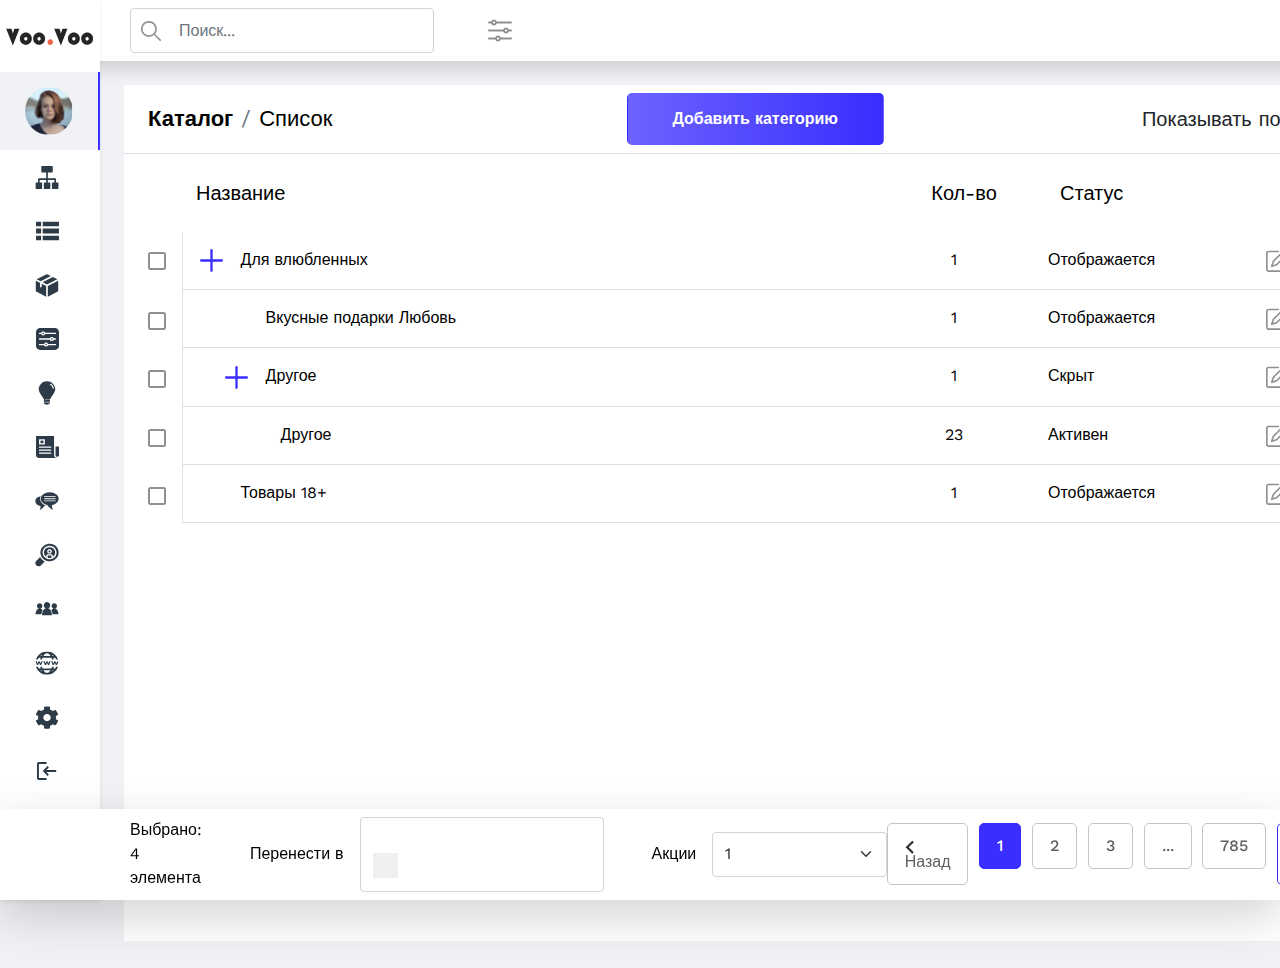
==== commit baec1ab5: "18.03.2021" ====
--- a/index.html
+++ b/index.html
@@ -129,18 +129,26 @@
                 </div>
                 <div class="px-4">
                     <div class="d-flex fs-5 p-4">
-                        <div class="col-6 ms-4">Название</div>
+                        <div class="col-7 ms-4">Название</div>
                         <div class="col-2 text-center">Кол-во</div>
                         <div class="col-2">Статус</div>
                     </div>
+
+
+
+
                     <div class="mt-0 overflow-auto" style="height: 46rem;">
-                        <div>
-                            <input class="form-check-input me-3 my-auto position-absolute" type="checkbox">
-                            <div class="d-flex border p-3 box-2 flex-grow-1">
-                                <div class="col-1" style="width: 3rem;">
-                                    <button class="btn btn-link btn-show p-1 me-4" type="button" data-bs-toggle="collapse" data-bs-target="#catalog1" aria-expanded="false" aria-controls="catalog1"></button>
-                                </div>
-                                <div class="col-6">Для влюбленных</div>
+
+                        <!-- parent line -->
+                        <div class="d-flex align-items-center">
+                            <input class="form-check-input me-3 my-auto " type="checkbox">
+                            <div class="level-1 border p-3 box-2 flex-grow-1">
+                                <div class="d-flex col-6">
+                                    <div class="col-1" style="width: 2.6rem;">
+                                        <button class="btn btn-link btn-show p-1 me-3" type="button"></button>
+                                    </div>
+                                    <div class="col-6">Для влюбленных</div>
+                                </div>
                                 <div class="col-2 text-center">1</div>
                                 <div class="col-2">Отображается</div>
                                 <div class="ms-auto col-1 d-flex justify-content-end">
@@ -148,41 +156,67 @@
                                     <button class="btn btn-link btn-delete p-1 ms-3"></button>
                                 </div>
                             </div>
-                            <div class="collapse" id="catalog1">
-                                <input class="form-check-input me-3 position-absolute" type="checkbox">
-                                <div class="d-flex border-bottom p-3 box-2">
-                                    <div class="col-1" style="width: 3rem;"></div>
-                                    <div class="col-7">Вкусные подарки Любовь</div>
-                                    <div class="col-1 text-center">1</div>
-                                    <div class="col-2">Отображается</div>
-                                    <div class="ms-auto col-1 d-flex justify-content-end">
-                                        <button class="btn btn-link btn-edit p-1"></button>
-                                        <button class="btn btn-link btn-delete p-1 ms-3"></button>
-                                    </div>
-                                </div>
-                            </div>
-                            <div class="collapse" id="catalog1">
-                                <input class="form-check-input me-3 position-absolute" type="checkbox">
-                                <div class="d-flex border-bottom p-3 box-2">
-                                    <div class="col-1" style="width: 3rem;">
-                                        <button class="btn btn-link btn-show p-1 me-4" type="button" data-bs-toggle="collapse" data-bs-target="#catalog1" aria-expanded="false" aria-controls="catalog1"></button>
+                        </div>
+                        <!-- children line -->
+                        <div class="d-flex align-items-center" id="catalog1">
+                            <input class="form-check-input me-3 " type="checkbox">
+                            <div class="level-2 border p-3 box-2">
+                                <div class="d-flex col-6">
+                                    <div class="col-1" style="width: 2.6rem;"></div>
+                                    <div class="">Вкусные подарки Любовь</div>
+                                </div>
+                                <div class="col-2 text-center">1</div>
+                                <div class="col-2">Отображается</div>
+                                <div class="ms-auto col-1 d-flex justify-content-end">
+                                    <button class="btn btn-link btn-edit p-1"></button>
+                                    <button class="btn btn-link btn-delete p-1 ms-3"></button>
+                                </div>
+                            </div>
+                        </div>
+                        <!-- children line -->
+                        <div class="d-flex align-items-center">
+                            <input class="form-check-input me-3 " type="checkbox">
+                            <div class="level-2 border p-3 box-2">
+                                <div class="d-flex col-6">
+                                    <div class="col-1" style="width: 2.6rem;">
+                                        <button class="btn btn-link btn-show p-1 me-3" type="button"></button>
                                     </div>
                                     <div class="col-7">Другое</div>
-                                    <div class="col-1 text-center">1</div>
-                                    <div class="col-2">Отображается</div>
-                                    <div class="ms-auto col-1 d-flex justify-content-end">
-                                        <button class="btn btn-link btn-edit p-1"></button>
-                                        <button class="btn btn-link btn-delete p-1 ms-3"></button>
+                                </div>
+                                <div class="col-2 text-center">1</div>
+                                <div class="col-2">Скрыт</div>
+                                <div class="ms-auto col-1 d-flex justify-content-end">
+                                    <button class="btn btn-link btn-edit p-1"></button>
+                                    <button class="btn btn-link btn-delete p-1 ms-3"></button>
+                                </div>
+                            </div>
+                        </div>
+                        <!-- children line -->
+                        <div class="d-flex align-items-center">
+                            <input class="form-check-input me-3 " type="checkbox">
+                            <div class="level-3 border p-3 box-2">
+                                <div class="d-flex col-6">
+                                    <div class="col-1" style="width: 2.6rem;">
                                     </div>
-                                </div>
-                            </div>
-                        </div>
-                        <div>
-                            <input class="form-check-input me-3 position-absolute" type="checkbox">
-                            <div class="d-flex border-bottom p-3 box-2">
-                                <div class="col-1" style="width: 3rem;"></div>
-                                <div class="col-7">Товары 18+</div>
-                                <div class="col-1 text-center">1</div>
+                                    <div class="col-7">Другое</div>
+                                </div>
+                                <div class="col-2 text-center">23</div>
+                                <div class="col-2">Активен</div>
+                                <div class="ms-auto col-1 d-flex justify-content-end">
+                                    <button class="btn btn-link btn-edit p-1"></button>
+                                    <button class="btn btn-link btn-delete p-1 ms-3"></button>
+                                </div>
+                            </div>
+                        </div>
+                        <!-- parent line -->
+                        <div class="d-flex align-items-center">
+                            <input class="form-check-input me-3" type="checkbox">
+                            <div class="level-1 border p-3 box-2">
+                                <div class="d-flex col-6">
+                                    <div class="col-1" style="width: 2.6rem;"></div>
+                                    <div class="">Товары 18+</div>
+                                </div>
+                                <div class="col-2 text-center">1</div>
                                 <div class="col-2">Отображается</div>
                                 <div class="ms-auto col-1 d-flex justify-content-end">
                                     <button class="btn btn-link btn-edit p-1"></button>
--- a/css/style.css
+++ b/css/style.css
@@ -280,4 +280,32 @@
 .btn-3:hover {
   color: #392DFF;
 }
+
+.level-1,
+.level-2,
+.level-3,
+.children {
+  display: -webkit-box;
+  display: -ms-flexbox;
+  display: flex;
+  -webkit-box-flex: 1;
+      -ms-flex-positive: 1;
+          flex-grow: 1;
+}
+
+.level-2 > .col-6 {
+  padding-left: 25px;
+}
+
+.level-3 > .col-6 {
+  padding-left: 40px;
+}
+
+.level-1 > .col-6,
+.level-2 > .col-6,
+.level-3 > .col-6 {
+  -webkit-box-flex: 1;
+      -ms-flex-positive: 1;
+          flex-grow: 1;
+}
 /*# sourceMappingURL=style.css.map */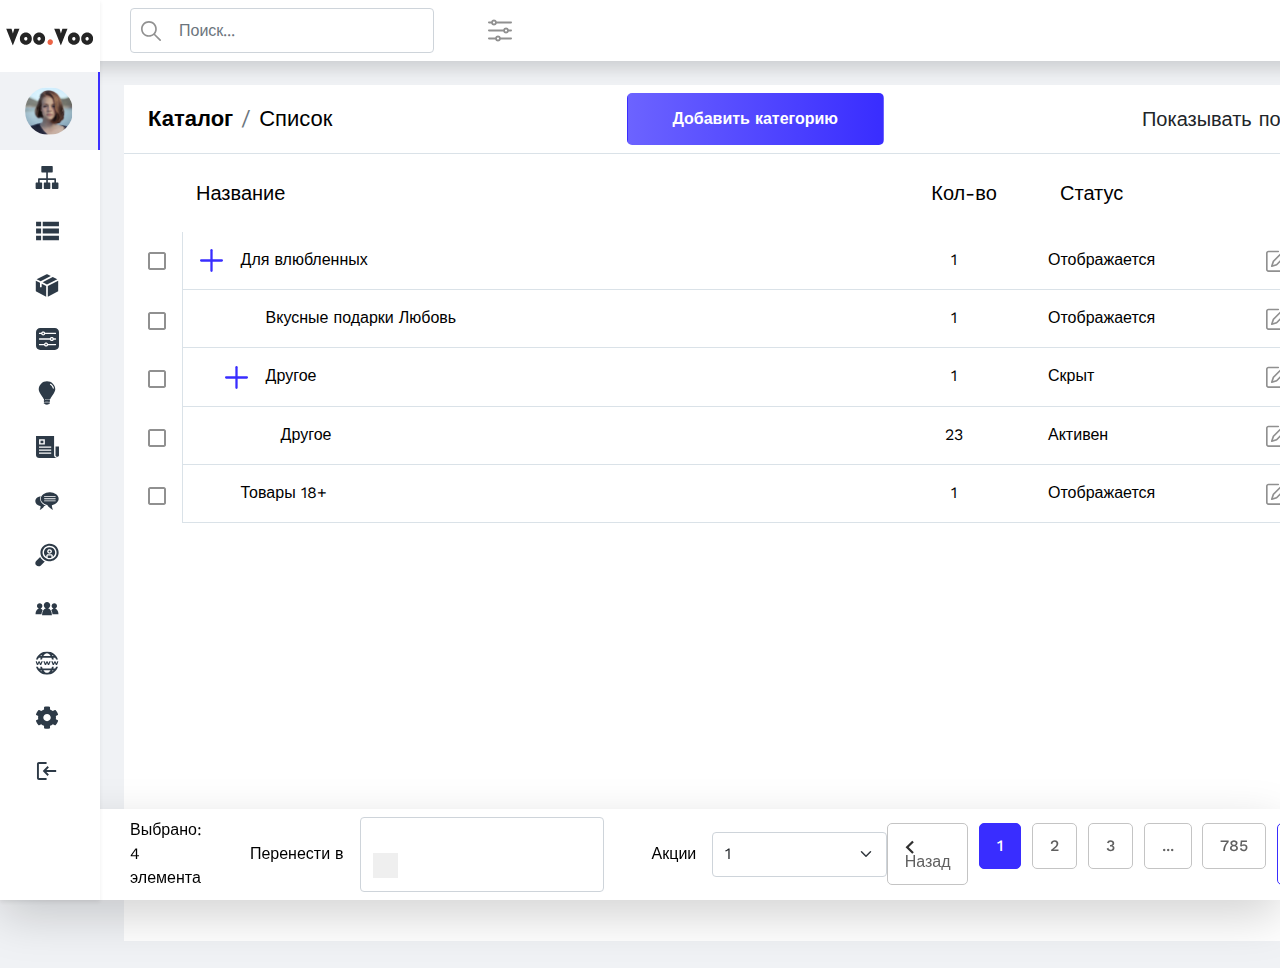
==== commit 882145dd: "19.03.2021" ====
--- a/index.html
+++ b/index.html
@@ -103,10 +103,10 @@
             <div class="d-inline-block" style="width: 19rem;">
                 <input class="form-control ps-5 col-3 form-search" list="datalistOptions" id="exampleDataList" placeholder="Поиск...">
                 <datalist id="datalistOptions">
-                        <option value="San Francisco">
-                        <option value="New York">
-                        <option value="Seattle">
-                    </datalist>
+                    <option value="San Francisco">
+                    <option value="New York">
+                    <option value="Seattle">
+                </datalist>
             </div>
             <button class="btn btn-link btn-filter p-0 ms-5"></button>
         </nav>
@@ -123,9 +123,9 @@
                     </nav>
                     <button class="btn btn-primary ms-5">Добавить категорию</button>
                     <select class="form-select border-0 fs-5 w-auto">
-                    <option value="1" selected>Показывать по 20</option>
-                    <option value="2">Показывать по 30</option>
-                </select>
+                        <option value="1" selected>Показывать по 20</option>
+                        <option value="2">Показывать по 30</option>
+                    </select>
                 </div>
                 <div class="px-4">
                     <div class="d-flex fs-5 p-4">
--- a/css/style.css
+++ b/css/style.css
@@ -5,6 +5,7 @@
 
 .navigation {
   width: 6.25rem;
+  z-index: 3;
 }
 
 .user {
